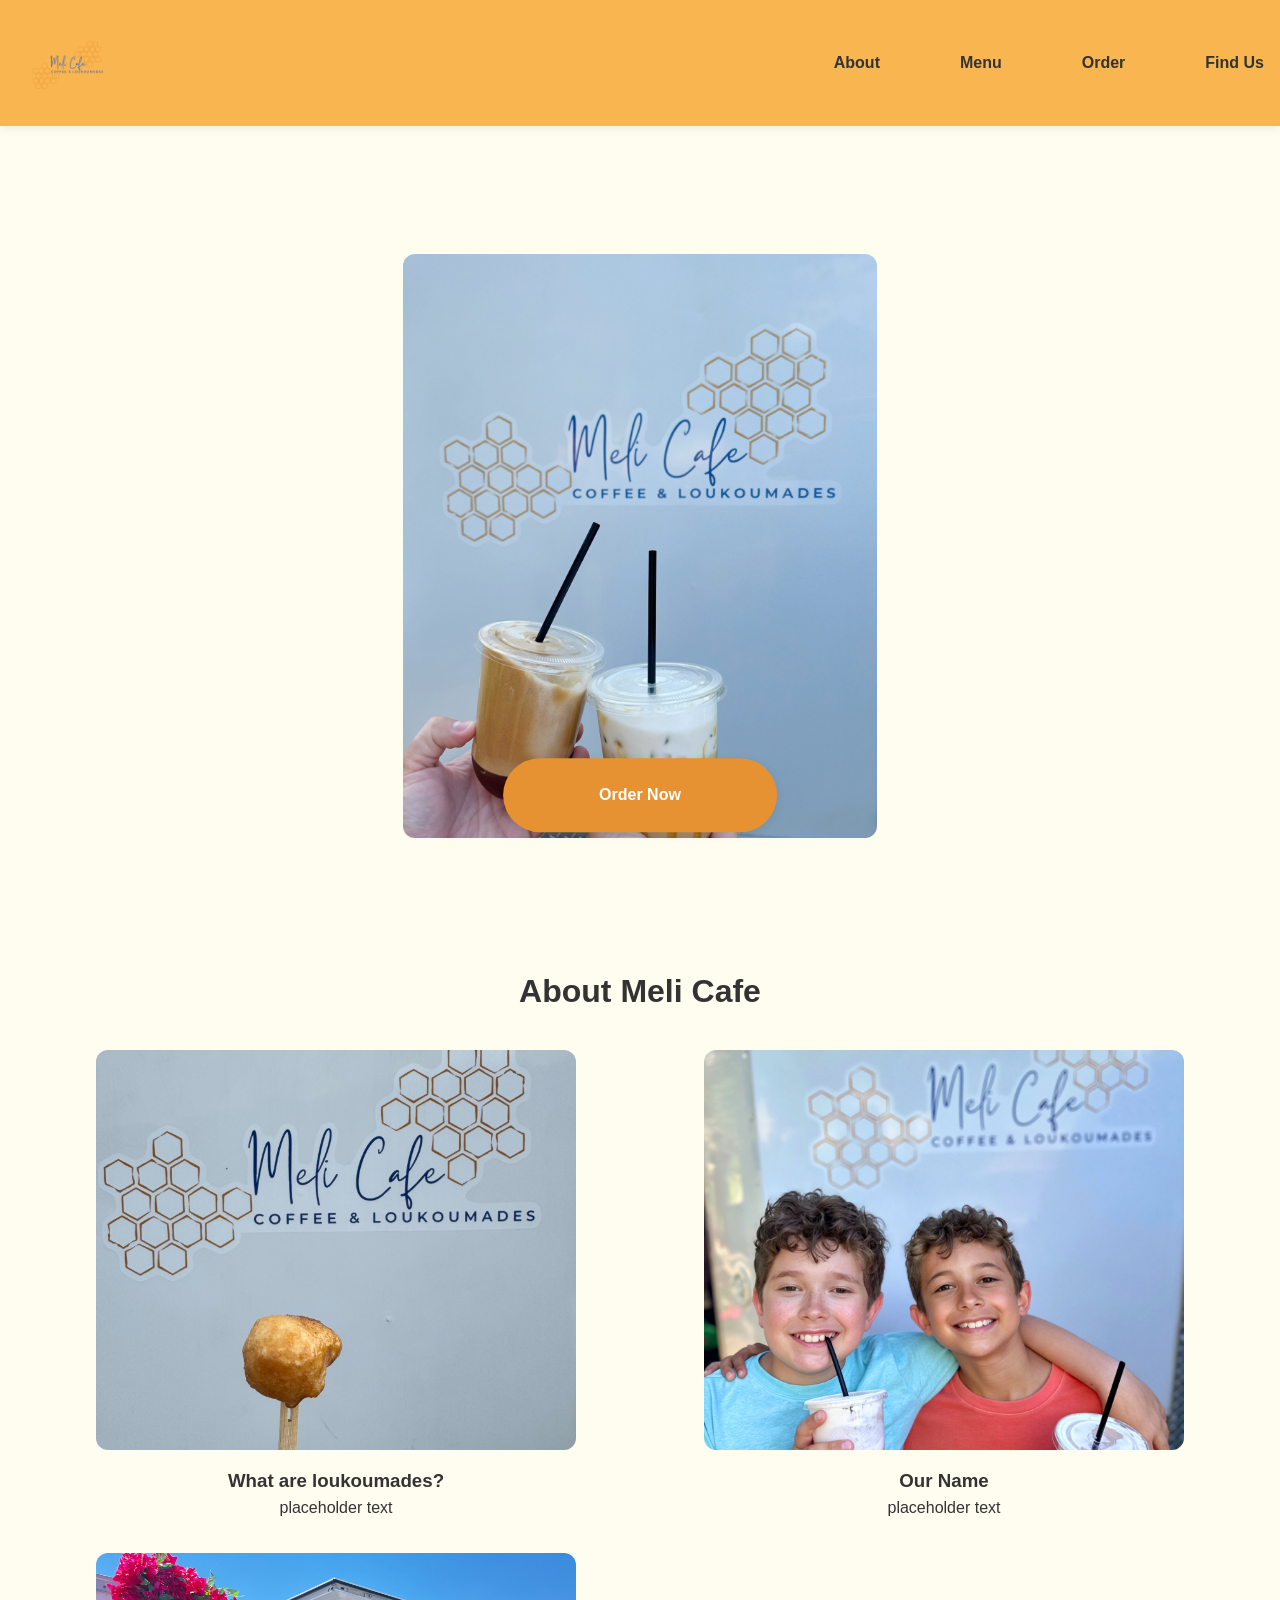
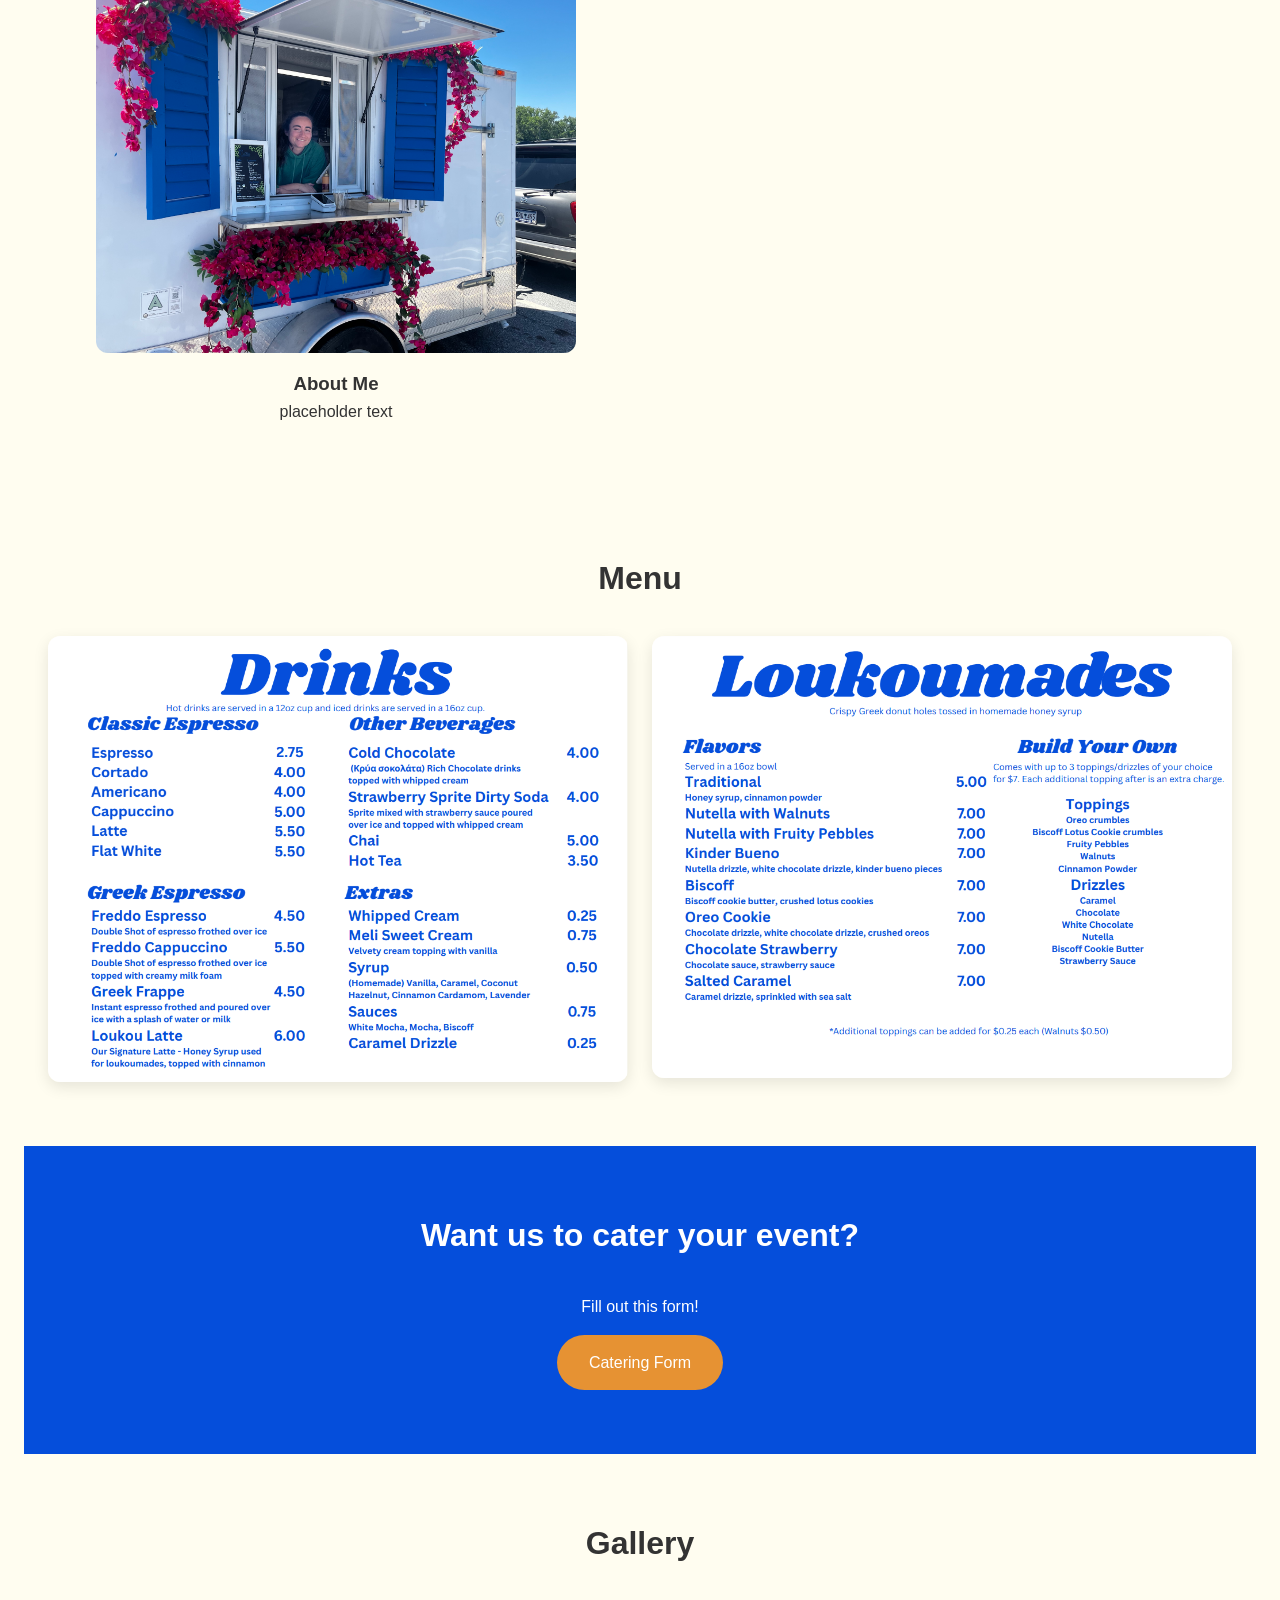
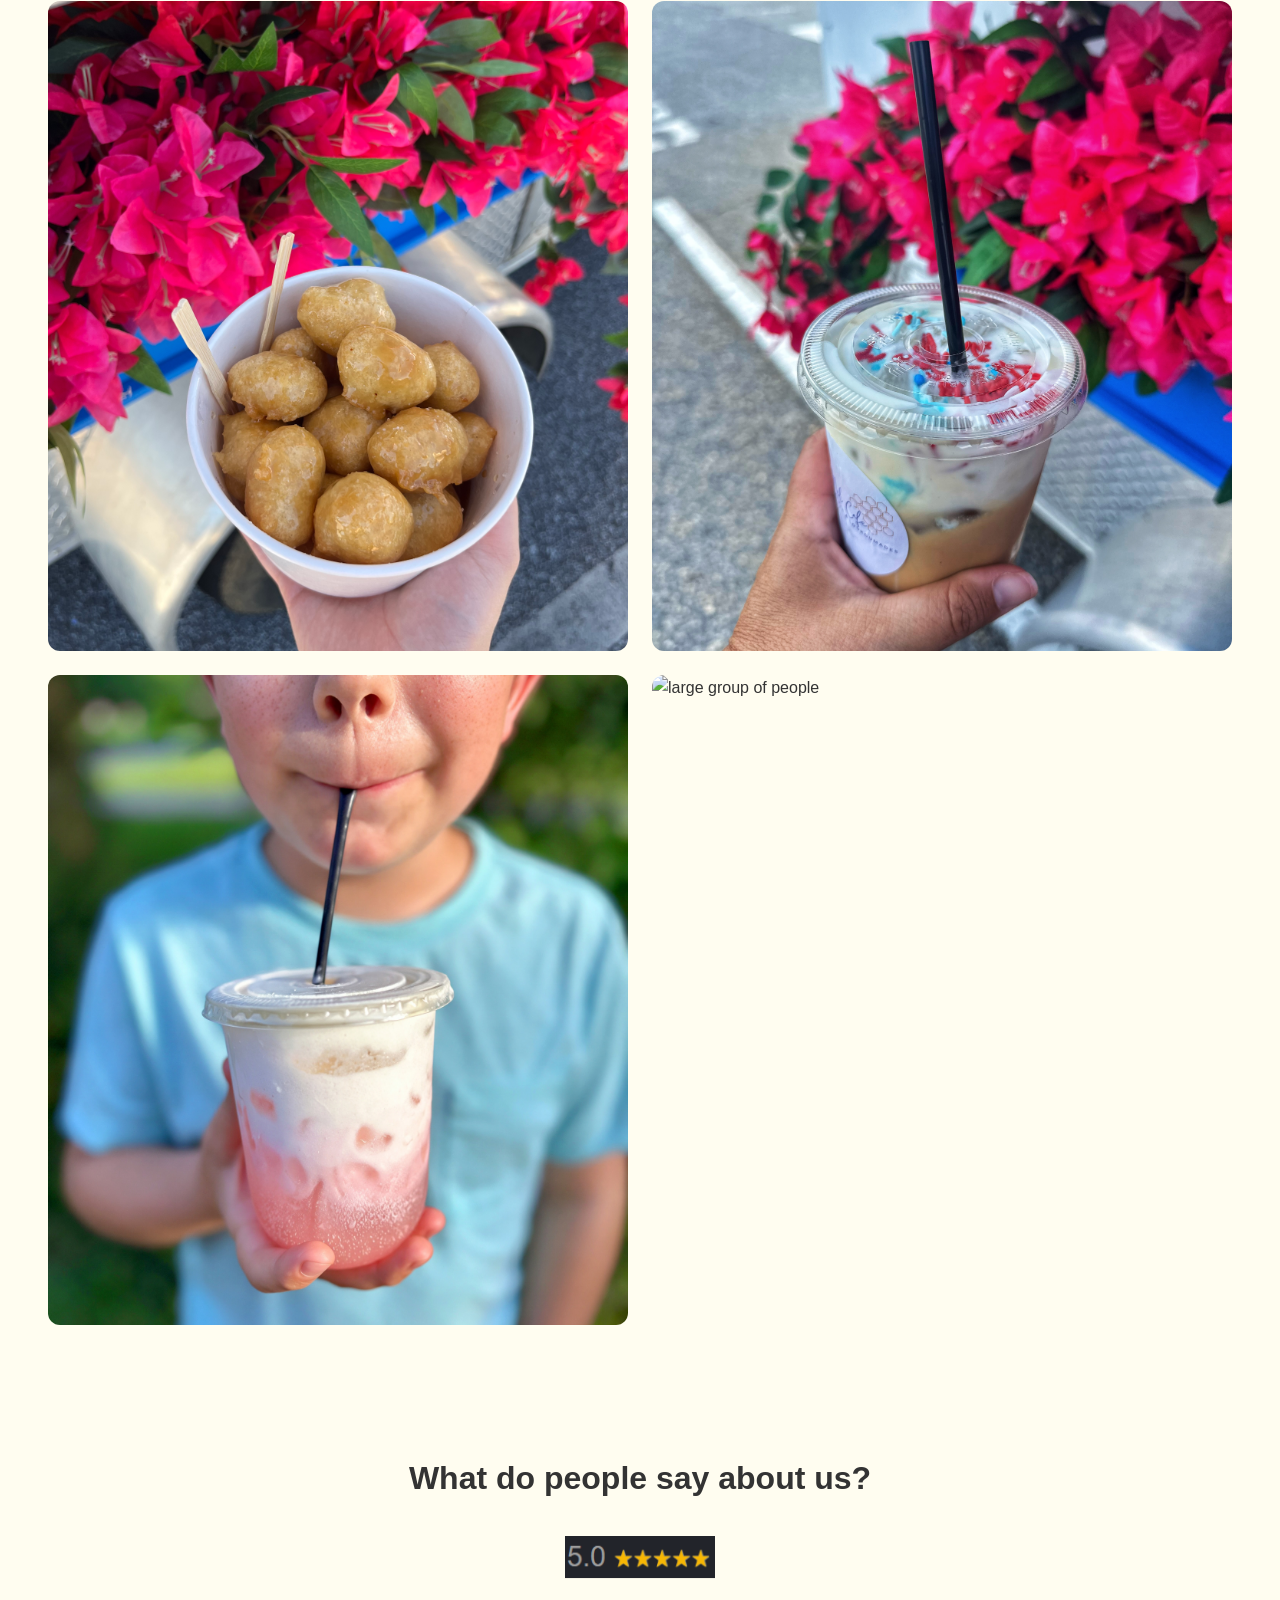
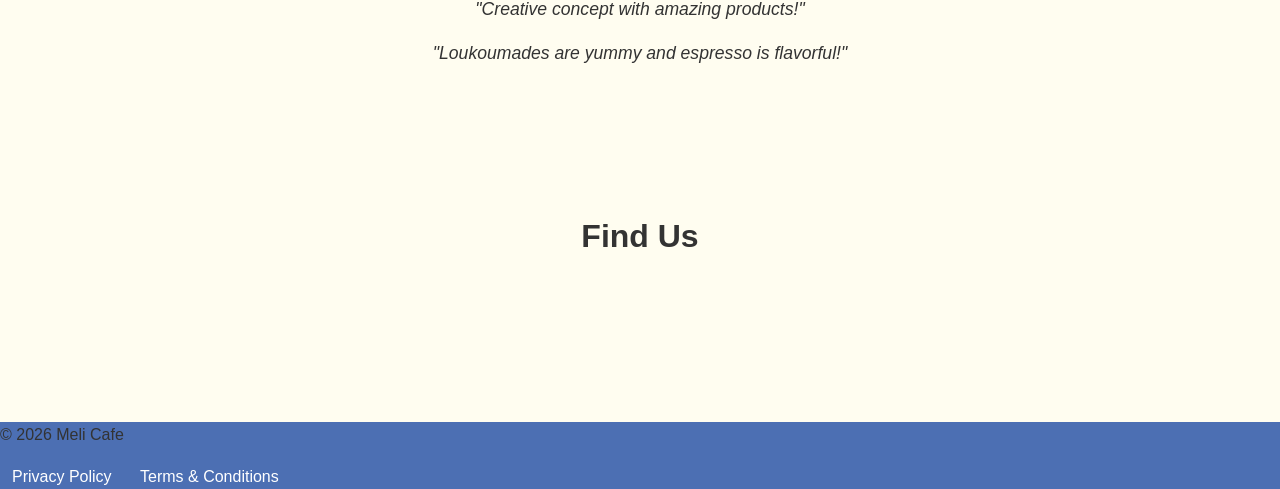
==== index.html @ 3f1b0e0d "added a background and more of a gap between the nav links. As well as a background for website view" ====
<!DOCTYPE html>
<html lang="en">
<head>
    <meta charset="UTF-8">
    <meta name="viewport" content="width=device-width, initial-scale=1.0">
    <title>Meli Cafe</title>

    <link rel="stylesheet" href="style.css">
</head>

<body>
    <!-- Header Section -->
    <header>
        <a href="#" class="logo">
            <img src="assets/meli-cafe logo.png" alt="Meli Cafe Logo">
        </a>

        <nav class="nav-bar">
            <ul class="nav-links">
                <li><a href="#about">About</a></li>
                <li><a href="#menu">Menu</a></li>
                <li><a href="https://order.dripos.com/Meli-Cafe" target="_blank" rel="noopener noreferrer">Order</a></li>
                <li><a href="#find-us">Find Us</a></li>
            </ul>
        </nav>

        <button class="menu-toggle" type="button" aria-label="Toggle navigation" aria-expanded="false">☰</button>
    </header>

    <main>

        <!-- Hero Section-->
        <section id="wrapper">
            <section id="hero">

                <img src="assets/hero image.jpeg" alt="drinks with MeliCafe in background" class="hero-image">
                <a href="https://order.dripos.com/Meli-Cafe" class="hero-button" target="_blank" rel="noopener noreferrer">Order Now</a>

            </section>
            
            <!-- About Section -->
            <section id="about">

                <h2> About Meli Cafe </h2>

                <div class="about-image">
                
                    <div class="about-card">
                        <img src="assets/loukoumade logo.jpeg" alt="loukoumade with logo behind">
                        <div class="about-text">
                            <h3>What are loukoumades?</h3>
                            <p>placeholder text</p>
                        </div>
                    </div>

                    <div class="about-card">
                        <img src="assets/kids with drinks.jpeg" alt="Kids with drinks in front of logo">
                        <div class="about-text">
                            <h3>Our Name</h3>
                            <p>placeholder text</p>
                        </div>
                    </div>

                    <div class="about-card">
                        <img src="assets/girl-inside-truck.jpeg" alt="girl inside truck">
                        <div class="about-text">
                            <h3>About Me</h3>
                            <p>placeholder text</p>
                        </div>
                    </div>

                </div>

            </section>

            <section id="menu">

                <h2>Menu</h2>

                <div class="menu-gallery">

                    <img src="assets/Menu-Drinks.png" alt="Menu Drinks">
                    <img src="assets/menu-loukoumades.png" alt="Menu Loukoumades">

                </div>

            </section>


            <!-- Catering Section-->
            <section id="catering">
                <h2>Want us to cater your event?</h2>
                <p>Fill out this form!</p>
                <a href="https://docs.google.com/forms/d/e/1FAIpQLSe8PbsqiJJvT6PWr8paZq4mB7lCFTU0odvrUqiKGPpQYc9SCQ/viewform?usp=dialog" target="_blank" rel="noopener noreferrer" class="catering-btn">Catering Form</a>
            </section>

            <!-- Gallery Section -->
            <section id="gallery">

            <h2>Gallery</h2>

                <div class="gallery-grid">

                    <img src="assets/loukoumades.jpeg" alt="Loukoumades">

                    <img src="assets/latte outside.jpeg" alt="Coffee">

                    <img src="assets/pic of pink drink.jpeg" alt="pink drink">

                    <img src="assets/group of people.jpeg" alt="large group of people">

                </div>

            </section>

            <!-- Reviews -->
            <section id="reviews">

                <h2>What do people say about us?</h2>
                <img src="assets/5 stars.png" alt="5 stars">
                <blockquote>
                    "Creative concept with amazing products!"
                </blockquote>
                <blockquote>
                    "Loukoumades are yummy and espresso is flavorful!"
                </blockquote>

            </section>

            <!-- Find Us -->
            <section id="find-us">

                <h2>Find Us</h2>
                <div class="instagram-widget">
                    <!-- Elfsight Instagram Feed | MeliCafeSC Instagram Feed -->
                    <script src="https://elfsightcdn.com/platform.js" async></script>
                    <div class="elfsight-app-b7eca6a1-9bca-4b85-9a6f-090d046a37f9" data-elfsight-app-lazy></div>
                </div>

            </section>
        </section>
        <!-- Footer Section -->
    </main>

    <footer>

        <p>© 2026 Meli Cafe</p>

        <nav class="footer-nav">
            <a href="#">Privacy Policy</a>
            <a href="#">Terms & Conditions</a>
        </nav>
    </footer>

    <script>
        const header = document.querySelector('header');
        const menuToggle = document.querySelector('.menu-toggle');
        const navBar = document.querySelector('.nav-bar');

        if (header && menuToggle && navBar) {
            menuToggle.addEventListener('click', () => {
                const isOpen = navBar.classList.toggle('open');
                menuToggle.setAttribute('aria-expanded', isOpen);
            });

            navBar.querySelectorAll('a').forEach((link) => {
                link.addEventListener('click', () => {
                    navBar.classList.remove('open');
                    menuToggle.setAttribute('aria-expanded', 'false');
                });
            });

            document.addEventListener('click', (event) => {
                if (window.innerWidth <= 768 && !header.contains(event.target)) {
                    navBar.classList.remove('open');
                    menuToggle.setAttribute('aria-expanded', 'false');
                }
            });

            window.addEventListener('resize', () => {
                if (window.innerWidth > 768) {
                    navBar.classList.remove('open');
                    menuToggle.setAttribute('aria-expanded', 'false');
                }
            });
        }
    </script>

</body>

</html>
---- style.css ----
* {
    margin: 0;
    padding: auto;
    box-sizing: border-box;
}

html {
    scroll-behavior: smooth;
}

body {
    font-family: "Montserrat", sans-serif;
    background-color: #FFFDF8;
    color: #333;
    line-height: 1.6;
}

img {
    display: block;
    width: 100%;
}

main {
    overflow: hidden;
    background: none;
}

section {
    padding: 4rem 1.5rem;
}

h2 {
    text-align: center;
    font-size: 2rem;
    margin-bottom: 2rem;
}

a {
    text-decoration: none;
}

/* Header Styles */

header {
    position: sticky; 
    top: 0;

    display: flex;
    justify-content: space-between;
    align-items: center;
    
    padding: 0.5rem 1.0rem;

    background: rgb(248, 181, 80);
    box-shadow: 0 2px 10px rgba(0,0,0,0.08);

    z-index: 1000;
}

.logo img {
    width: 110px;
}

.nav-bar {
    display: none;
}

.nav-bar.open {
    display: block;
    position: absolute;
    top: 100%;
    left: 0;
    right: 0;
    background: white;
    padding: 1rem 1.5rem;
    box-shadow: 0 4px 12px rgba(0, 0, 0, 0.08);
}

.nav-bar.open .nav-links {
    display: flex;
    flex-direction: column;
    gap: 1rem;
}

.nav-links {
    list-style: none;
    padding: 0;
    margin: 0;
}

.nav-links a {
    color: #333;
    font-family: inherit;
    font-size: 1rem;
    font-weight: 500;
}

.menu-toggle {
    font-size: 2rem;
    background: none;
    border: none;
    cursor: pointer;
    display: block;
}

/* Hero Section Styles */

#hero {
    text-align: center;
    align-items: center;
    position: relative;
}

.hero-image {
    border-radius: 12px;
    height: 75%;
    width: 90%;
    margin: auto;
    display: block;
}

.hero-button {
    position: absolute;

    margin-top: 2rem;
    padding: 1rem  2.5rem;
    top: 75%;
    left: 50%;
    transform: translate(-50%, -50%);

    background: #E69233;
    color: white;

    border-radius: 50px;

    font-weight: bold;

    transition: .3s;
}

.hero-button:hover {
    background: #EFC328;
}


/* About Section Styles */

.about-image {
    display: grid;
    grid-template-columns: repeat(auto-fit, minmax(400px, 1fr));
    gap: 2rem;
    align-items: start;
}

.about-card {
    display: flex;
    flex-direction: column;
    align-items: center;
    text-align: center;
    margin-bottom: 0;
}

.about-card img {
    border-radius: 12px;
    margin-bottom: 1rem;
    width: 100%;
    max-width: 320px;
    height: 240px;
    object-fit: cover;
}

.about-text {
    text-align: center;
    width: 100%;
}

/* Menu Section Styles */

.menu-gallery {
    display: grid;
    gap: 1.5rem;
}

.menu-gallery img {
    border-radius: 12px;
    box-shadow: 0 5px 15px rgba(0,0,0,0.1);
}

/* Catering Section Styles */

#catering {
    background: #054EDB;
    text-align: center;
    color: white;
}

.catering-btn {
    display: inline-block;

    margin-top: 1rem;

    padding: .9rem 2rem;

    background: #E69233;
    color: white;
    border-radius: 40px;
    transition: .3s;
}

.catering-btn:hover {
    background: #EFC328;
}

/* Gallery Section Styles */

.gallery-grid {
    display: grid;
    gap: 1rem;
}

.gallery-grid img {
    border-radius: 12px;
    width: 100%;
    max-width: 320px;
    height: 280px;
    object-fit: cover;
    margin: 0 auto;
}

/* Review Section Styles */

#reviews {
    text-align: center;
}

#reviews img {
    width: 150px;
    margin: 1rem auto;
}

blockquote {
    max-width: 700px;
    margin: 1rem auto;
    font-style: italic;
    font-size: 1.1rem;
}

/* Find Us Section Styles */

#find-us {
    text-align: center;
}

.instagram-widget,
.elfsight-app-b7eca6a1-9bca-4b85-9a6f-090d046a37f9 {
    max-width: 1000px;
    margin: 2rem auto;
}

/* Footer Styles */

footer {
    background: #0e3f9bbd;
}

footer a {
    color: white;
    margin: 0 .75rem;
}

footer p {
    margin-bottom: 1rem;
}

@media (min-width: 768px) {

    main {
        background: url(assets/bee\ bg.png);
    }

    #wrapper {
        background: rgb(255, 253, 240);
        box-shadow: 0 2px 10px rgba(0,0,0,0.08);
    }
    header {
        position: sticky;
        background: rgb(248, 181, 80);
    }

    .nav-bar {
        display: block;
        position: static;
        padding: 0;
        box-shadow: none;
        
    }

    .nav-bar.open {
        display: block;
    }

    .nav-links {
        display: flex;
        flex-direction: row;
        gap: 5rem;
    }

    .nav-links a {
        color: #333;
        font-weight: 600;
    }
    #hero {
        text-align: center;
        align-items: center;
        position: relative;
    }   

    .hero-image {
        border-radius: 12px;
        width: 40%;
        margin: auto;
        padding: auto;
    }
    .hero-button {
        position: absolute;
        margin: auto;
        top: 85%;
        left: 50%;
        padding: 1.5rem  6rem;
        box-shadow: 0 2px 10px rgba(0,0,0,0.08);
    }

    .about-card img {
        border-radius: 12px;
        margin-bottom: 1rem;
        width: 100%;
        max-width: 480px;
        height: 400px;
        object-fit: cover;
    }

    .menu-toggle {
        display: none;
    }

    .menu-gallery {
        grid-template-columns: repeat(2, 1fr);
    }

    .gallery-grid {
        grid-template-columns: repeat(2, 1fr);
        gap: 1.5rem;
    }

    .gallery-grid img {
        max-width: 100%;
        height: 650px;
    }

    section {
        max-width: 1600px;
        margin: auto;
    }
}
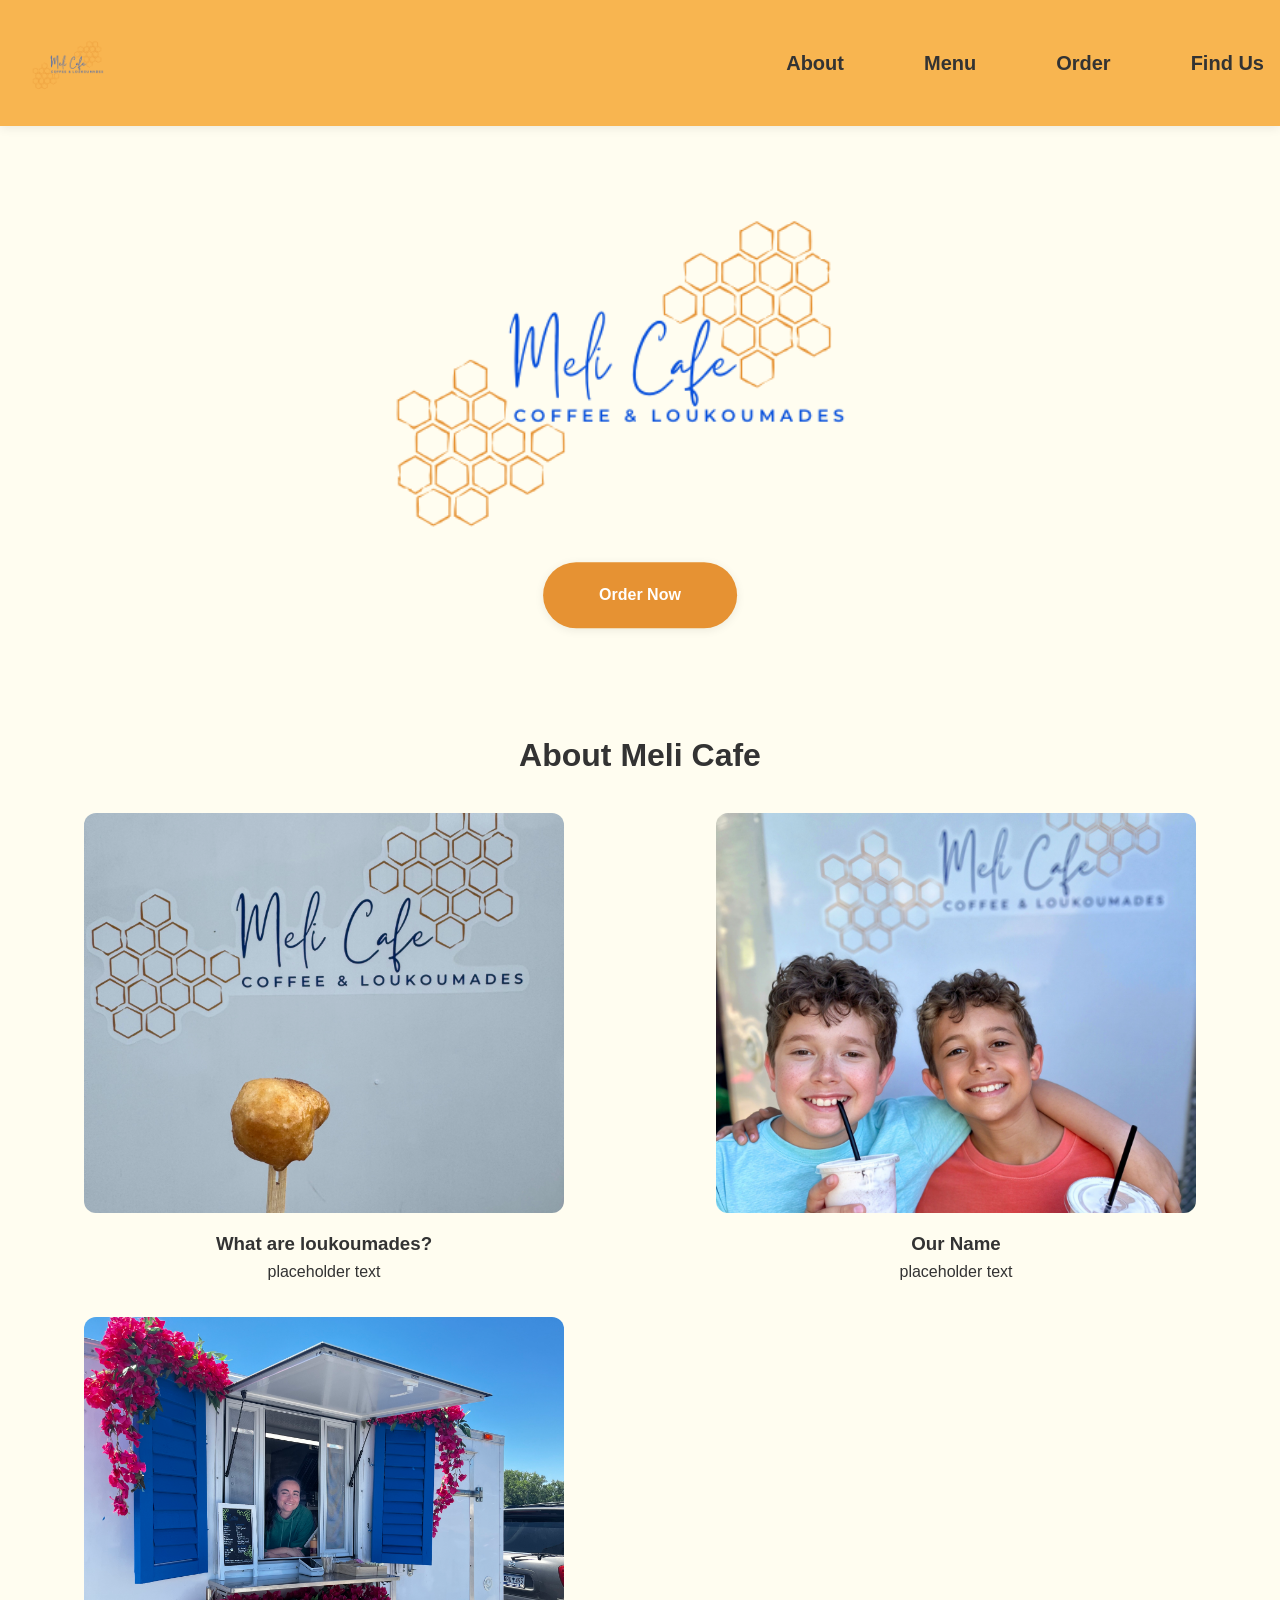
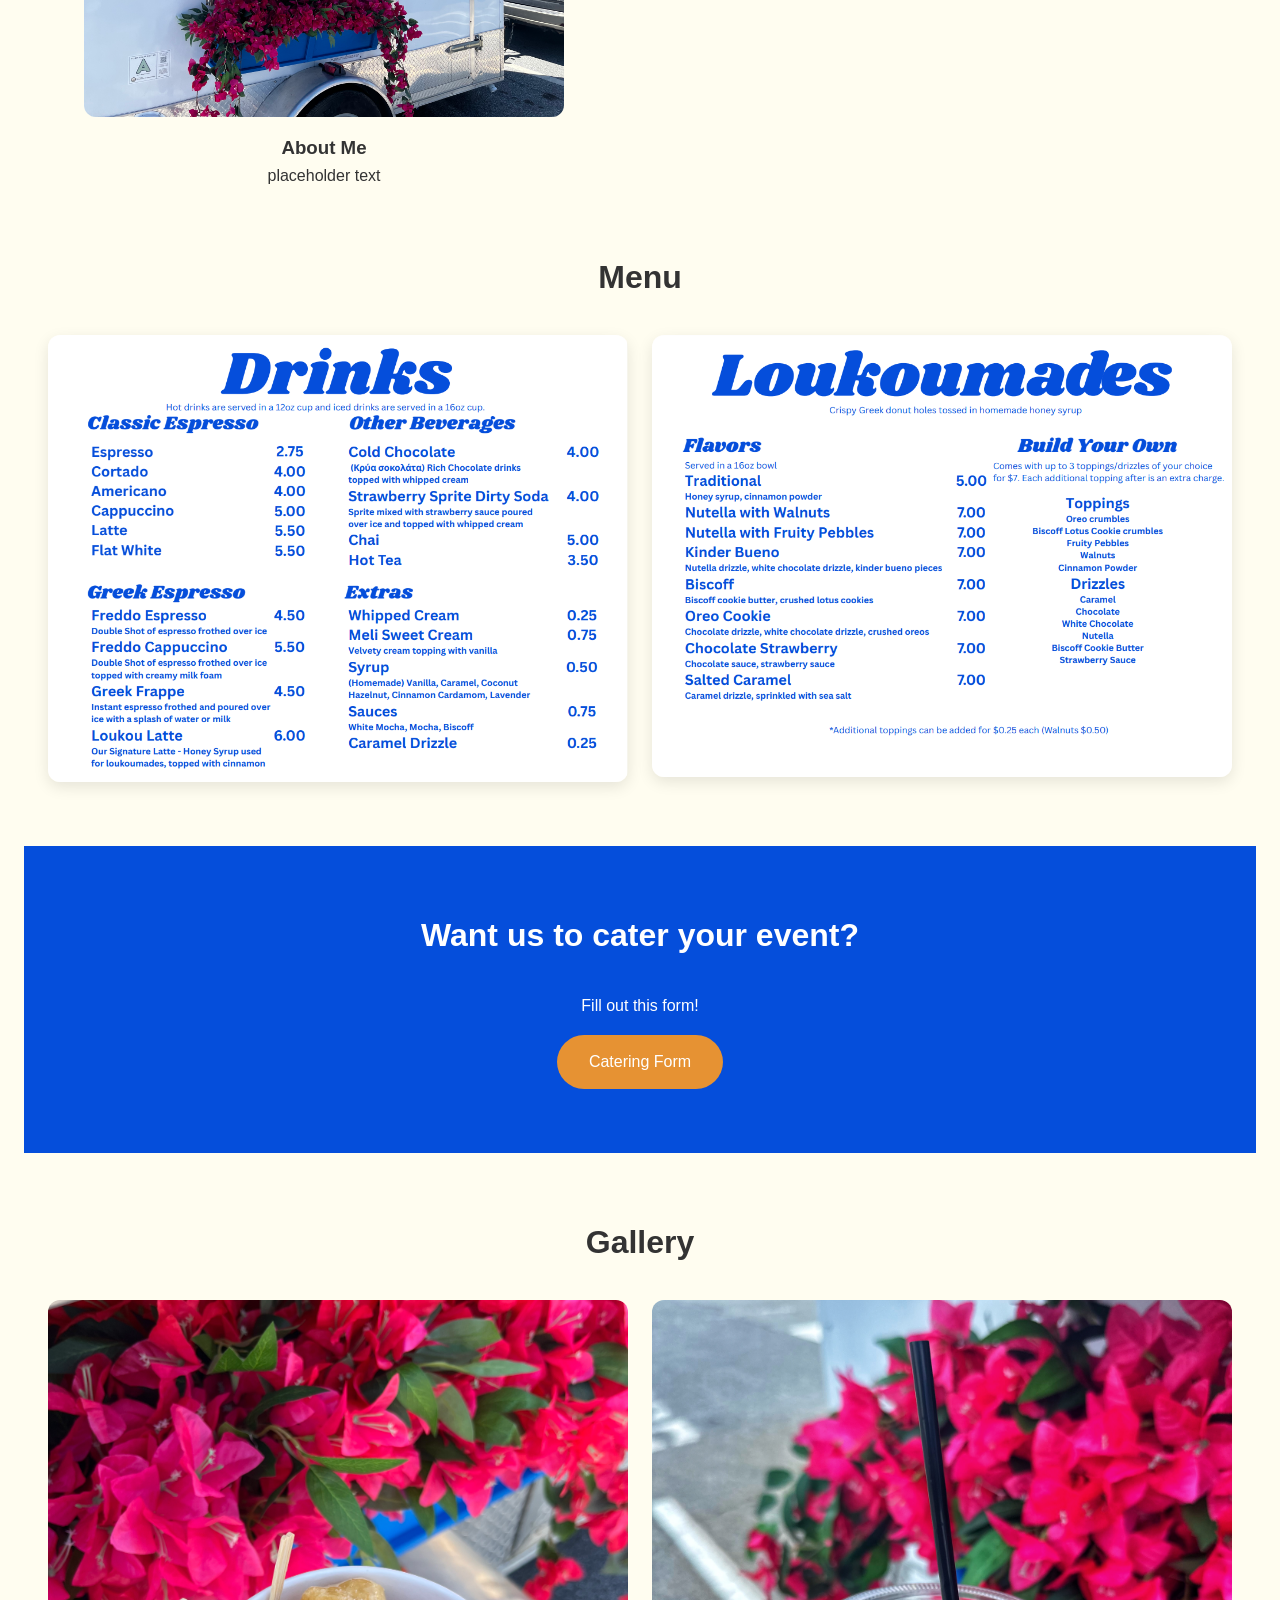
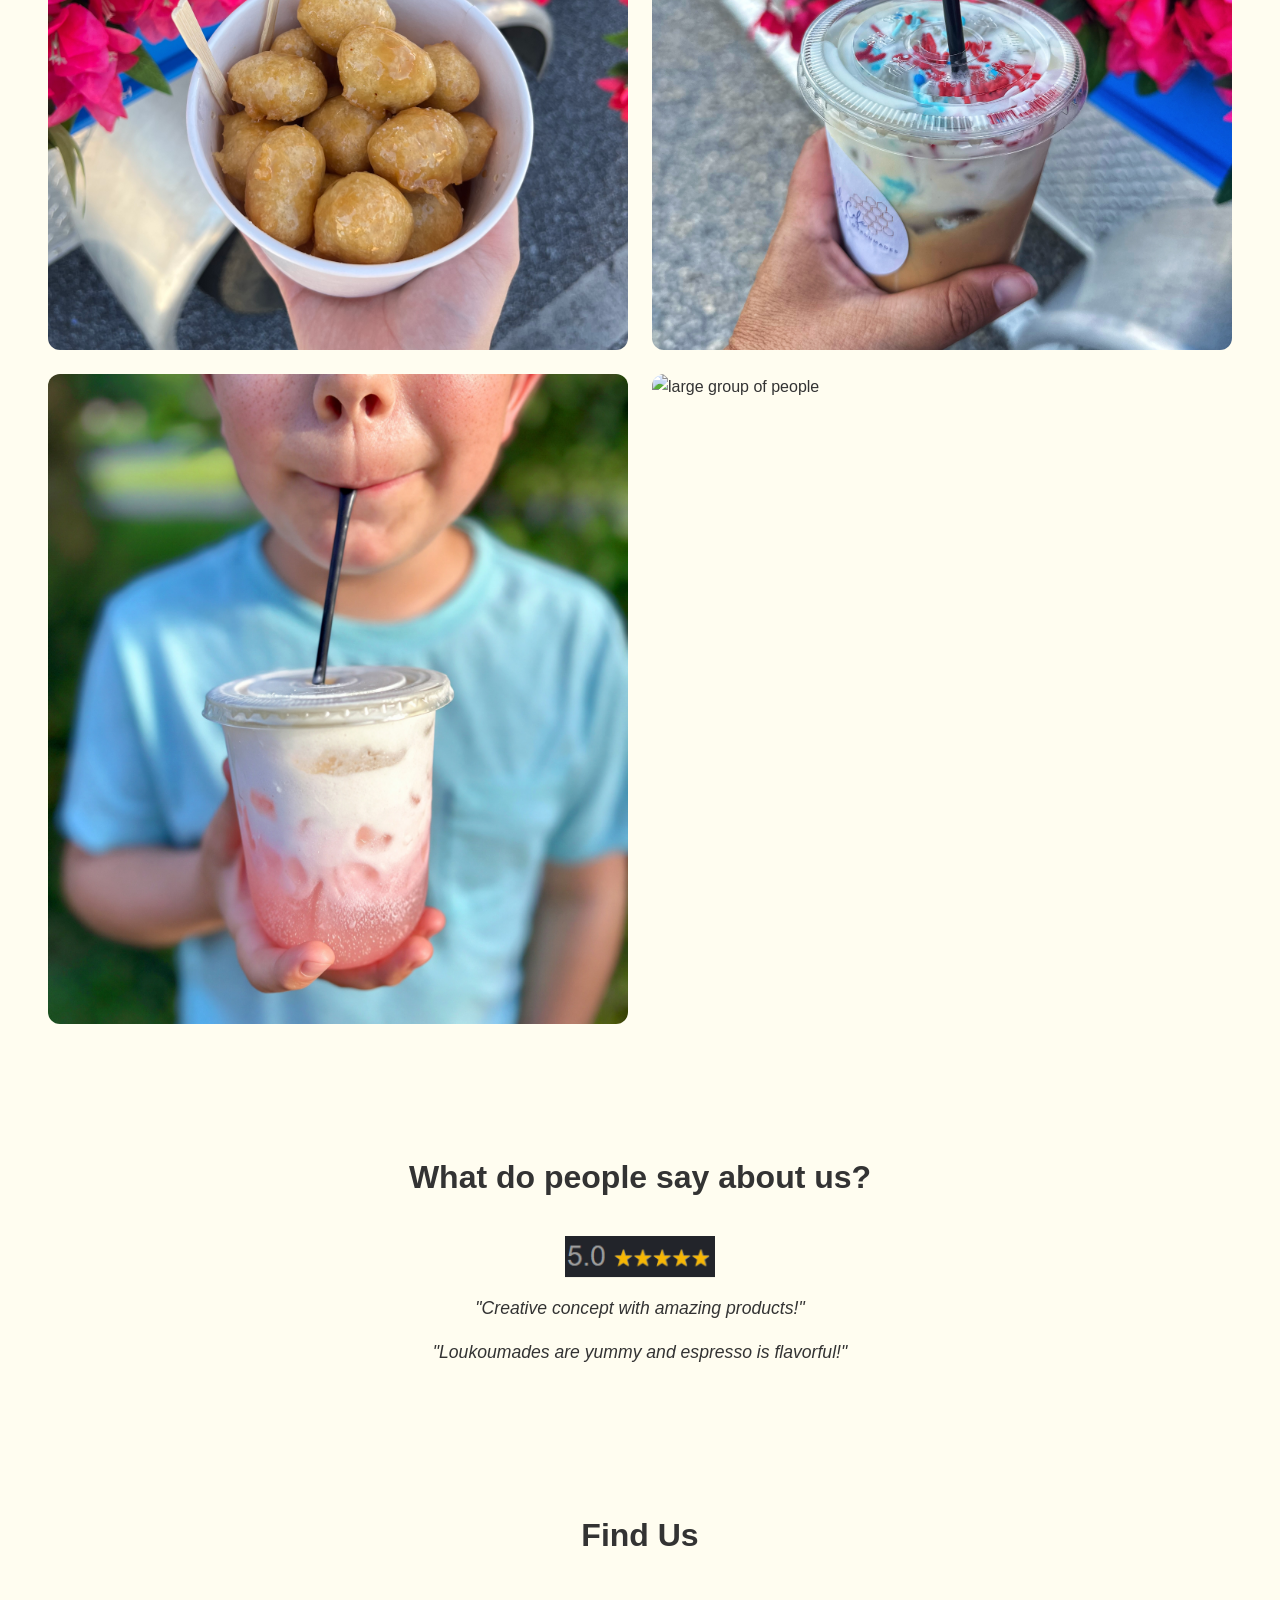
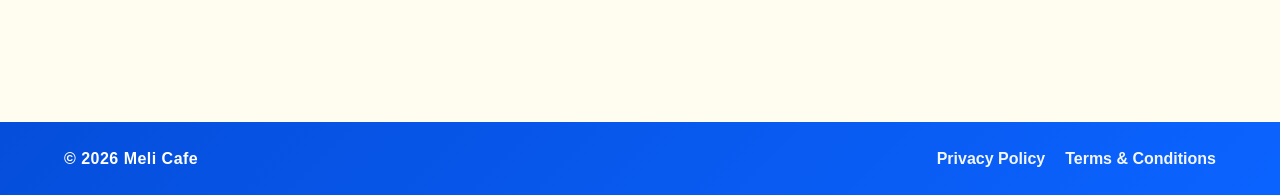
==== commit a6daa1ef: "Swapped hero image for logo img, fixed hamburger navigation, added terms & conditions and privacy po" ====
--- a/index.html
+++ b/index.html
@@ -33,7 +33,7 @@
         <section id="wrapper">
             <section id="hero">
 
-                <img src="assets/hero image.jpeg" alt="drinks with MeliCafe in background" class="hero-image">
+                <img src="assets/Meli Logo HERO.png" alt="drinks with MeliCafe in background" class="hero-image">
                 <a href="https://order.dripos.com/Meli-Cafe" class="hero-button" target="_blank" rel="noopener noreferrer">Order Now</a>
 
             </section>
@@ -147,9 +147,10 @@
         <p>© 2026 Meli Cafe</p>
 
         <nav class="footer-nav">
-            <a href="#">Privacy Policy</a>
-            <a href="#">Terms & Conditions</a>
+            <a href="privacy-policy.html">Privacy Policy</a>
+            <a href="terms.html">Terms &amp; Conditions</a>
         </nav>
+
     </footer>
 
     <script>
--- a/style.css
+++ b/style.css
@@ -1,6 +1,6 @@
 * {
     margin: 0;
-    padding: auto;
+    padding: 0;
     box-sizing: border-box;
 }
 
@@ -71,7 +71,7 @@
     top: 100%;
     left: 0;
     right: 0;
-    background: white;
+    background: rgba(248, 181, 80, 0.856);
     padding: 1rem 1.5rem;
     box-shadow: 0 4px 12px rgba(0, 0, 0, 0.08);
 }
@@ -80,6 +80,7 @@
     display: flex;
     flex-direction: column;
     gap: 1rem;
+    text-align: center;
 }
 
 .nav-links {
@@ -90,10 +91,19 @@
 
 .nav-links a {
     color: #333;
-    font-family: inherit;
-    font-size: 1rem;
-    font-weight: 500;
-}
+    font-family: "Montserrat", sans-serif;
+    font-size: 1.25rem;
+    font-weight: 700;
+    display: block;
+    width: 100%;
+    border-radius: 8px;
+}
+.nav-links a:hover {
+    color: white;
+    background: #054EDB;
+
+}
+
 
 .menu-toggle {
     font-size: 2rem;
@@ -109,29 +119,29 @@
     text-align: center;
     align-items: center;
     position: relative;
+    min-height: 50vh;
 }
 
 .hero-image {
-    border-radius: 12px;
-    height: 75%;
-    width: 90%;
-    margin: auto;
+    transform: translateY(-90px);
     display: block;
+    margin: 0 auto;
+    width: 100%;
+    height: auto;
 }
 
 .hero-button {
     position: absolute;
-
     margin-top: 2rem;
-    padding: 1rem  2.5rem;
-    top: 75%;
+    top: 65%;
     left: 50%;
     transform: translate(-50%, -50%);
-
+    padding: 1.25rem  3.5rem;
+    text-align: center;
     background: #E69233;
     color: white;
 
-    border-radius: 50px;
+    border-radius: 40px;
 
     font-weight: bold;
 
@@ -260,16 +270,84 @@
 /* Footer Styles */
 
 footer {
-    background: #0e3f9bbd;
+    display: flex;
+    flex-direction: column;
+    align-items: center;
+    justify-content: center;
+    gap: 0.85rem;
+    padding: 1.5rem 1.25rem;
+    background: linear-gradient(135deg, #054EDB 0%, #0b63ff 100%);
+    color: white;
+    text-align: center;
+}
+
+.footer-nav {
+    display: flex;
+    flex-wrap: wrap;
+    justify-content: center;
+    align-items: center;
+    gap: 0.75rem 1.25rem;
 }
 
 footer a {
     color: white;
-    margin: 0 .75rem;
+    font-weight: 600;
+    opacity: 0.95;
+    transition: opacity 0.2s ease, transform 0.2s ease;
+}
+
+footer a:hover {
+    opacity: 1;
+    text-decoration: underline;
+    transform: translateY(-1px);
 }
 
 footer p {
-    margin-bottom: 1rem;
+    margin: 0;
+    font-weight: 600;
+    letter-spacing: 0.03em;
+}
+
+@media (min-width: 768px) {
+    footer {
+        flex-direction: row;
+        justify-content: space-between;
+        padding: 1.5rem 4rem;
+    }
+
+    .footer-nav {
+        justify-content: flex-end;
+    }
+}
+
+/* Legal Pages */
+.legal-page {
+    max-width: 900px;
+    margin: 0 auto;
+    padding: 120px 30px 80px;
+    line-height: 1.7;
+    background: white;
+}
+
+.legal-page h1 {
+    margin-bottom: 10px;
+}
+
+.legal-page h2 {
+    margin-top: 40px;
+    margin-bottom: 15px;
+}
+
+.legal-page p {
+    margin-bottom: 15px;
+}
+
+.legal-page ul {
+    margin: 15px 0 20px 25px;
+}
+
+.legal-date {
+    margin-bottom: 40px;
 }
 
 @media (min-width: 768px) {
@@ -309,27 +387,37 @@
         color: #333;
         font-weight: 600;
     }
+    .nav-links a:hover {
+        color: white;
+        background: none;
+    }
     #hero {
         text-align: center;
         align-items: center;
         position: relative;
+        padding: 0;
+        margin: 0;
+        height: 60vh;
     }   
 
     .hero-image {
         border-radius: 12px;
-        width: 40%;
+        width: 700px;
+        transform: translateY(-180px);
         margin: auto;
-        padding: auto;
+        padding: 0;
     }
     .hero-button {
         position: absolute;
         margin: auto;
-        top: 85%;
+        top: 75%;
         left: 50%;
-        padding: 1.5rem  6rem;
         box-shadow: 0 2px 10px rgba(0,0,0,0.08);
     }
-
+    #about {
+        margin: 0;
+        padding: 0;
+    }
     .about-card img {
         border-radius: 12px;
         margin-bottom: 1rem;
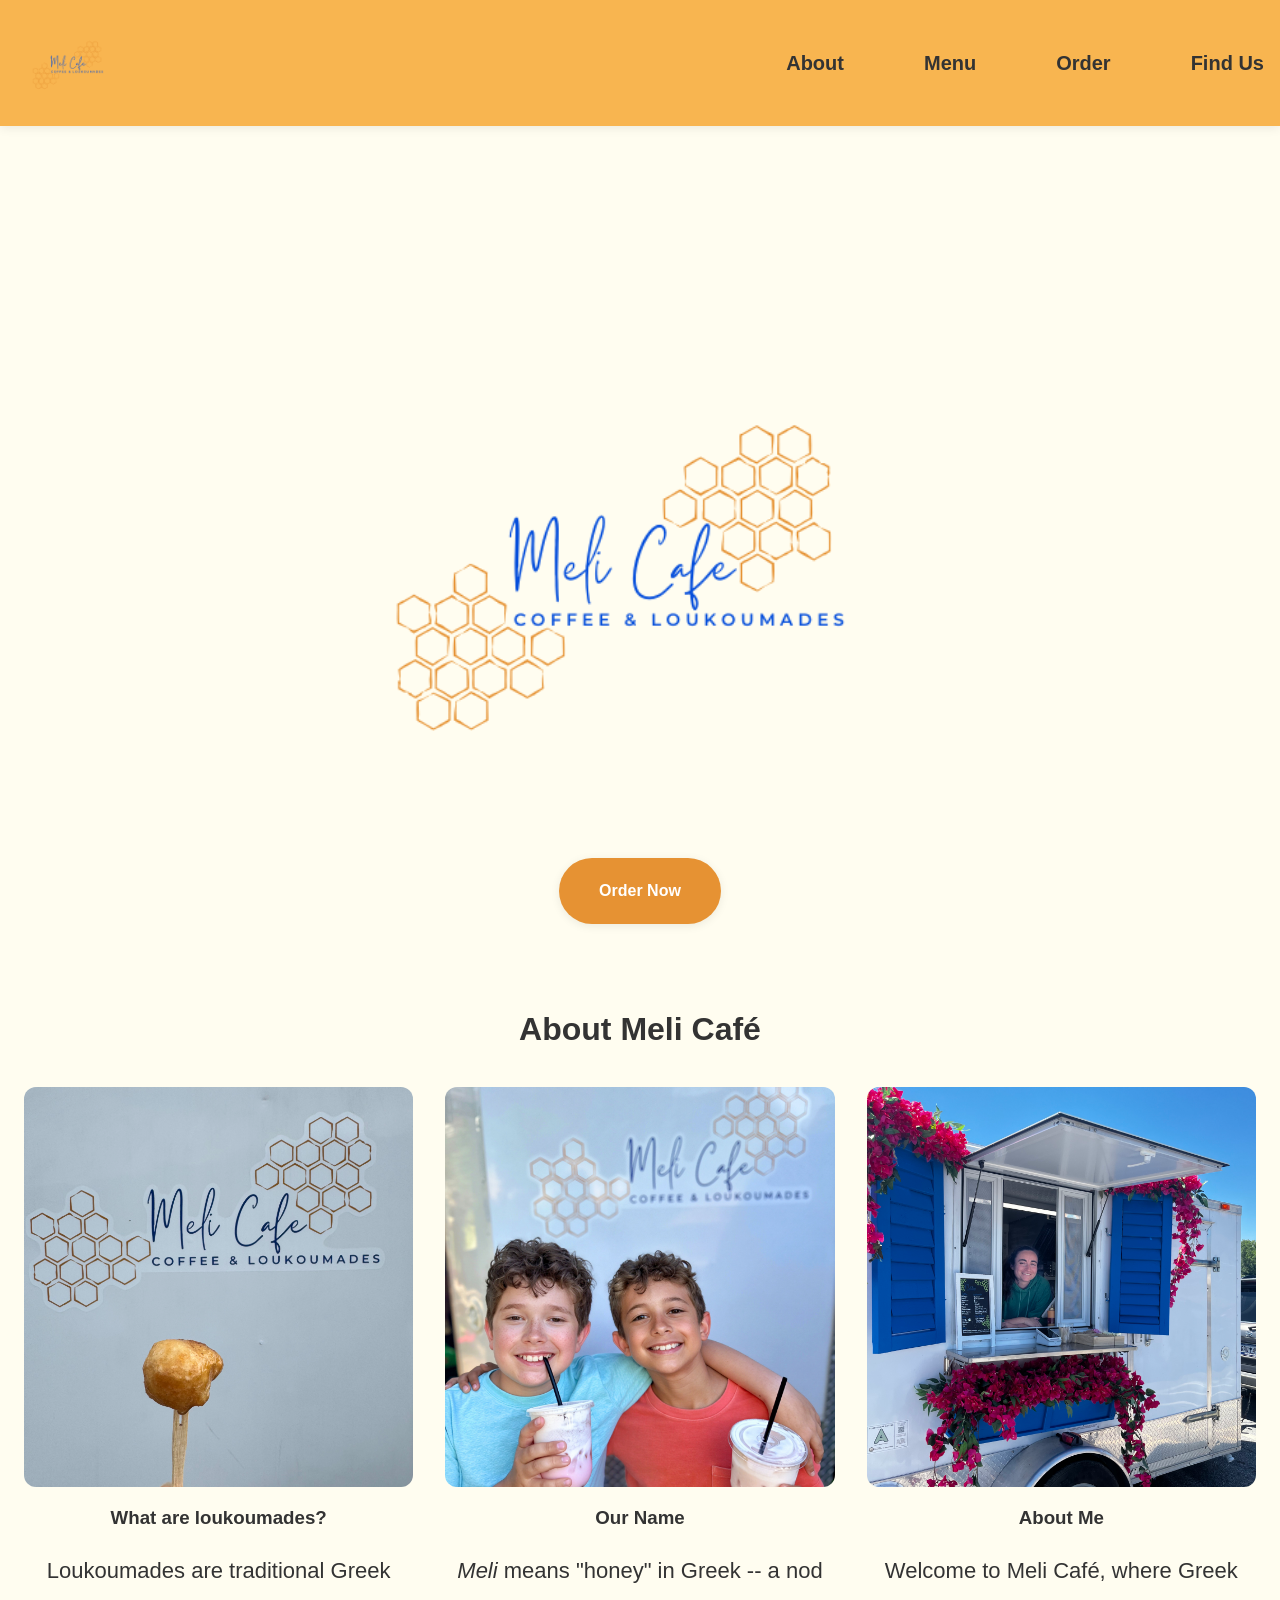
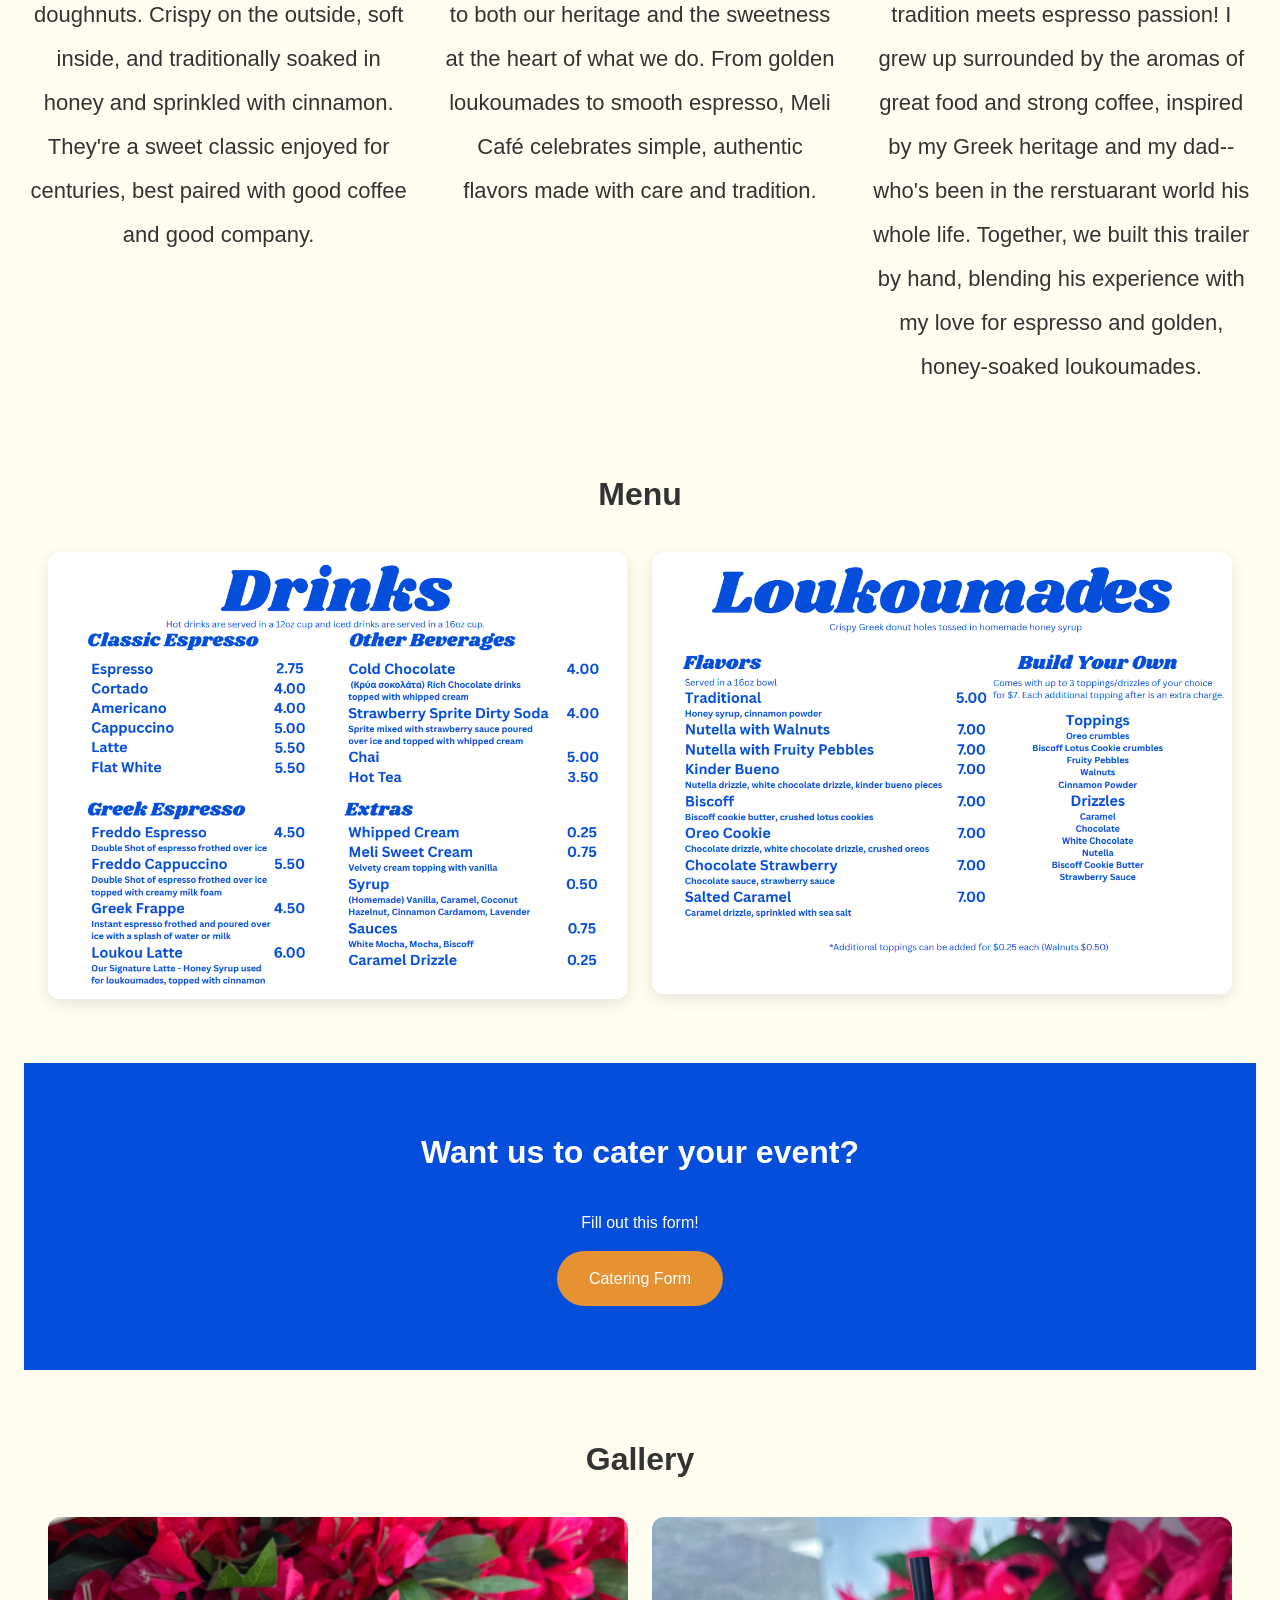
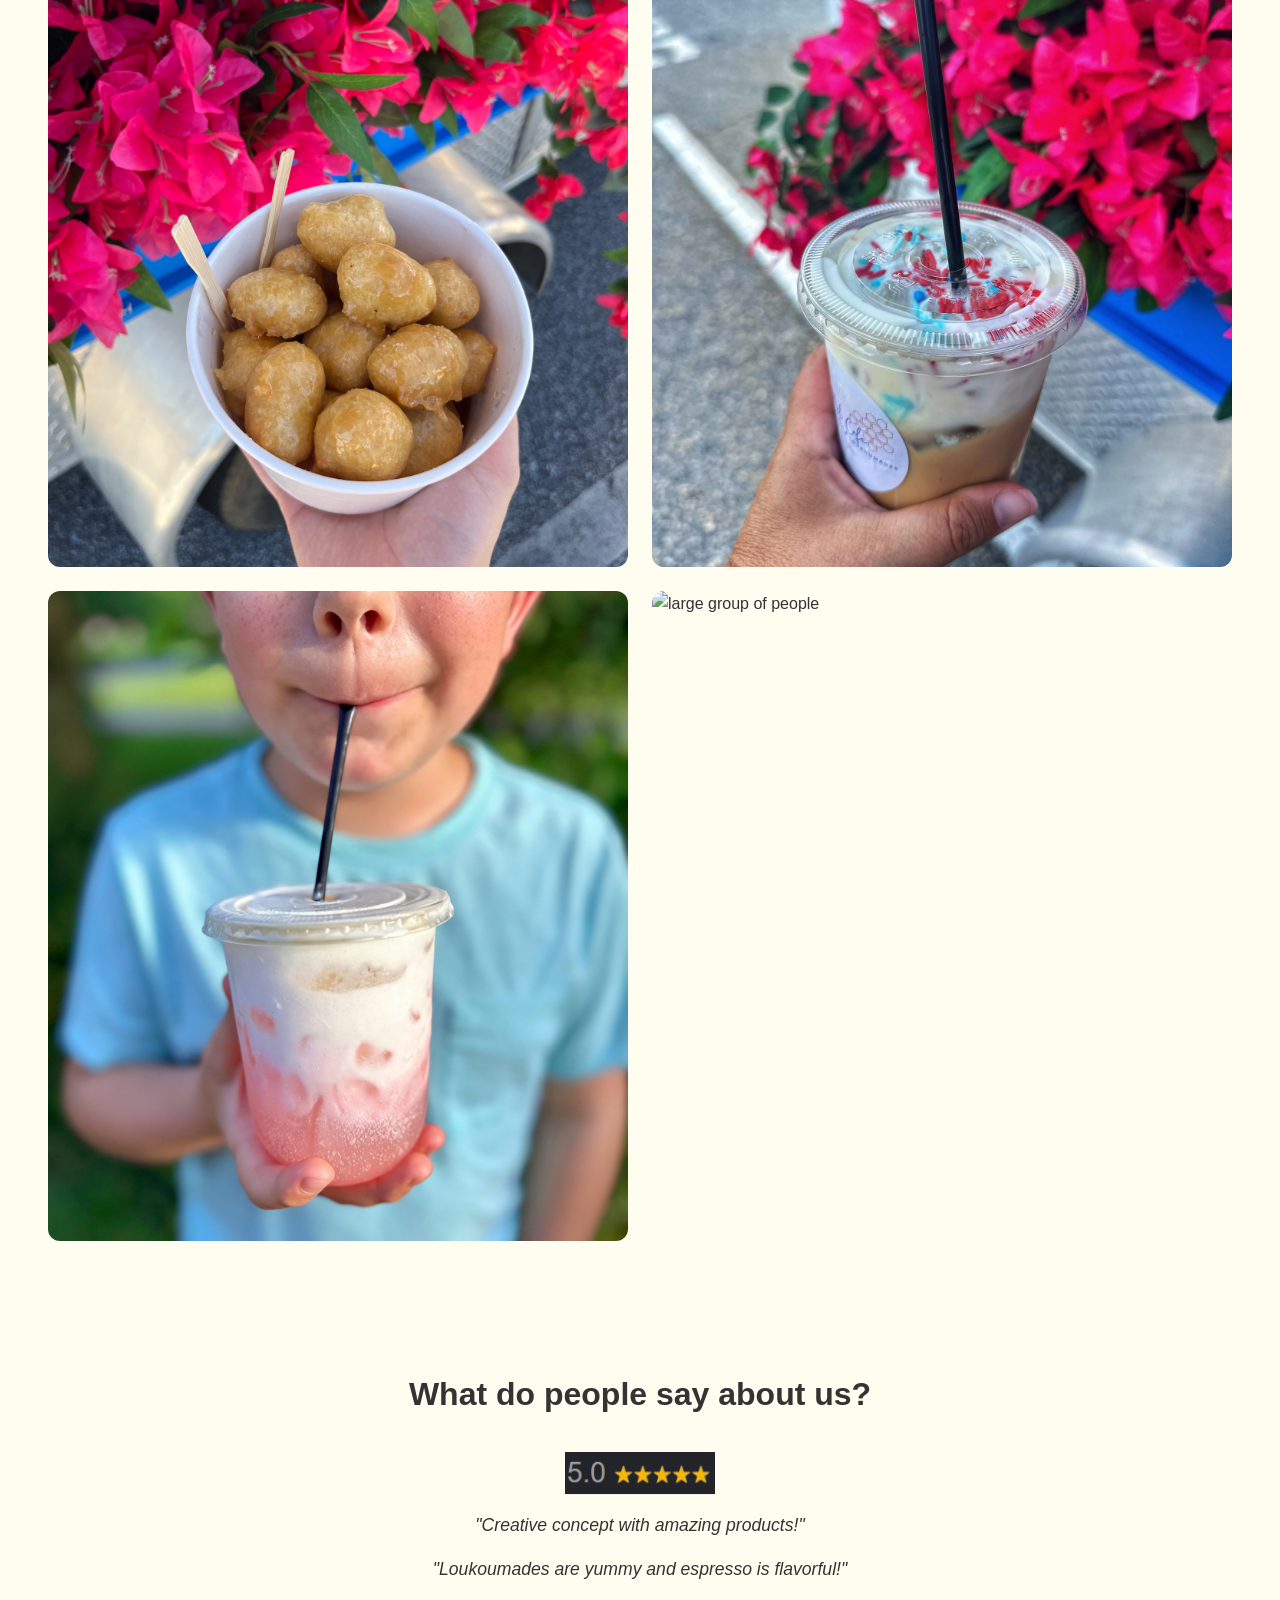
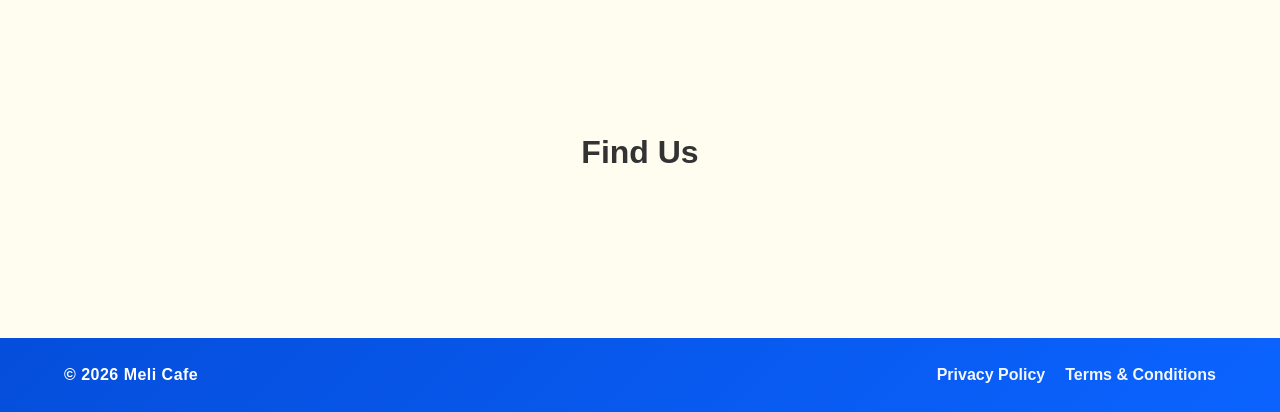
==== commit 2d3fafc1: "fixed nav css bug and updated the about cards" ====
--- a/index.html
+++ b/index.html
@@ -41,7 +41,7 @@
             <!-- About Section -->
             <section id="about">
 
-                <h2> About Meli Cafe </h2>
+                <h2> About Meli Café </h2>
 
                 <div class="about-image">
                 
@@ -49,7 +49,10 @@
                         <img src="assets/loukoumade logo.jpeg" alt="loukoumade with logo behind">
                         <div class="about-text">
                             <h3>What are loukoumades?</h3>
-                            <p>placeholder text</p>
+                            <p>Loukoumades are traditional Greek doughnuts. Crispy on the outside, soft inside, 
+                                and traditionally soaked in honey and sprinkled with cinnamon. They're a 
+                                sweet classic enjoyed for centuries, best paired with good coffee and good company.
+                            </p>
                         </div>
                     </div>
 
@@ -57,7 +60,10 @@
                         <img src="assets/kids with drinks.jpeg" alt="Kids with drinks in front of logo">
                         <div class="about-text">
                             <h3>Our Name</h3>
-                            <p>placeholder text</p>
+                            <p><i>Meli</i> means "honey" in Greek --
+                            a nod to both our heritage and the sweetness at the heart of what we do.
+                            From golden loukoumades to smooth espresso, Meli Café celebrates simple, 
+                            authentic flavors made with care and tradition.</p>
                         </div>
                     </div>
 
@@ -65,7 +71,13 @@
                         <img src="assets/girl-inside-truck.jpeg" alt="girl inside truck">
                         <div class="about-text">
                             <h3>About Me</h3>
-                            <p>placeholder text</p>
+                            <p>Welcome to Meli Café, where Greek tradition meets espresso passion! 
+                                I grew up surrounded by the aromas of great food and strong coffee, inspired
+                                by my Greek heritage and my dad-- who's been in the rerstuarant world
+                                his whole life. Together, we built this trailer by hand, blending his 
+                                experience with my love for espresso and golden, honey-soaked loukoumades.                            
+                            </p>
+                        
                         </div>
                     </div>
 
--- a/style.css
+++ b/style.css
@@ -23,6 +23,8 @@
 main {
     overflow: hidden;
     background: none;
+    align-items: center;
+    align-content: center;
 }
 
 section {
@@ -98,6 +100,7 @@
     width: 100%;
     border-radius: 8px;
 }
+
 .nav-links a:hover {
     color: white;
     background: #054EDB;
@@ -133,10 +136,10 @@
 .hero-button {
     position: absolute;
     margin-top: 2rem;
-    top: 65%;
+    top: 67%;
     left: 50%;
     transform: translate(-50%, -50%);
-    padding: 1.25rem  3.5rem;
+    padding: 1.25rem  2.5rem;
     text-align: center;
     background: #E69233;
     color: white;
@@ -157,7 +160,7 @@
 
 .about-image {
     display: grid;
-    grid-template-columns: repeat(auto-fit, minmax(400px, 1fr));
+    grid-template-columns: 1fr;
     gap: 2rem;
     align-items: start;
 }
@@ -182,6 +185,16 @@
 .about-text {
     text-align: center;
     width: 100%;
+}
+
+.about-text h3 {
+    margin-bottom: 1rem;
+    font-weight: 900;
+}
+.about-text p {
+    margin-bottom: 1rem;
+    line-height: 2;
+    font-weight: 500;
 }
 
 /* Menu Section Styles */
@@ -387,37 +400,56 @@
         color: #333;
         font-weight: 600;
     }
+
     .nav-links a:hover {
         color: white;
         background: none;
+
     }
     #hero {
         text-align: center;
         align-items: center;
         position: relative;
-        padding: 0;
+        padding: 1.5rem 0 0;
         margin: 0;
-        height: 60vh;
-    }   
+        min-height: auto;
+    }
 
     .hero-image {
         border-radius: 12px;
         width: 700px;
-        transform: translateY(-180px);
-        margin: auto;
+        max-width: 90vw;
+        transform: none;
+        margin: 0 auto 1.5rem;
         padding: 0;
     }
+
+    .hero-tagline {
+        position: static;
+        transform: none;
+        width: auto;
+        margin: 0 auto 1rem;
+        font-size: 1.1rem;
+    }
+
     .hero-button {
-        position: absolute;
-        margin: auto;
-        top: 75%;
-        left: 50%;
+        position: relative;
+        display: inline-block;
+        margin: 0 auto;
+        top: -80px;
+        left: auto;
+        transform: none;
         box-shadow: 0 2px 10px rgba(0,0,0,0.08);
     }
     #about {
         margin: 0;
         padding: 0;
     }
+
+    .about-image {
+        grid-template-columns: repeat(3, 1fr);
+    }
+
     .about-card img {
         border-radius: 12px;
         margin-bottom: 1rem;
@@ -427,6 +459,10 @@
         object-fit: cover;
     }
 
+    .about-card p {
+        font-size: 22px;
+    }
+
     .menu-toggle {
         display: none;
     }
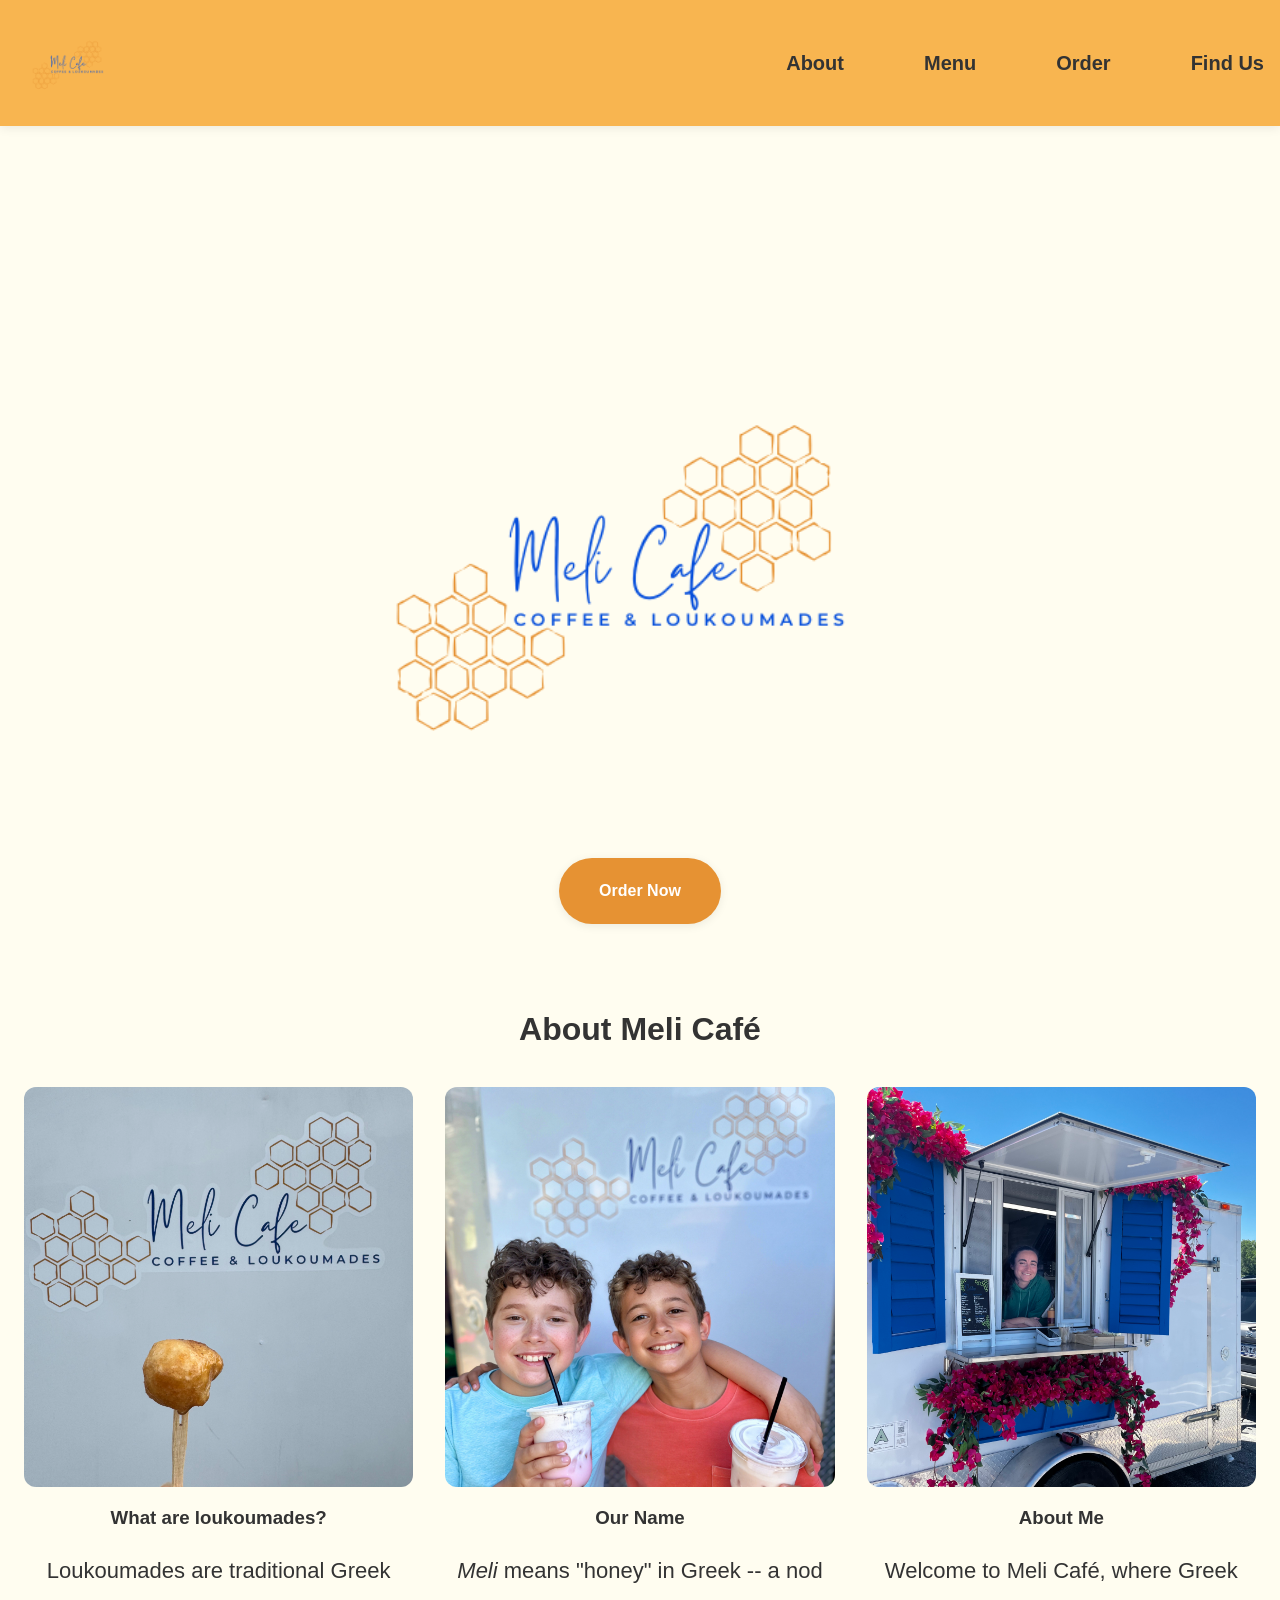
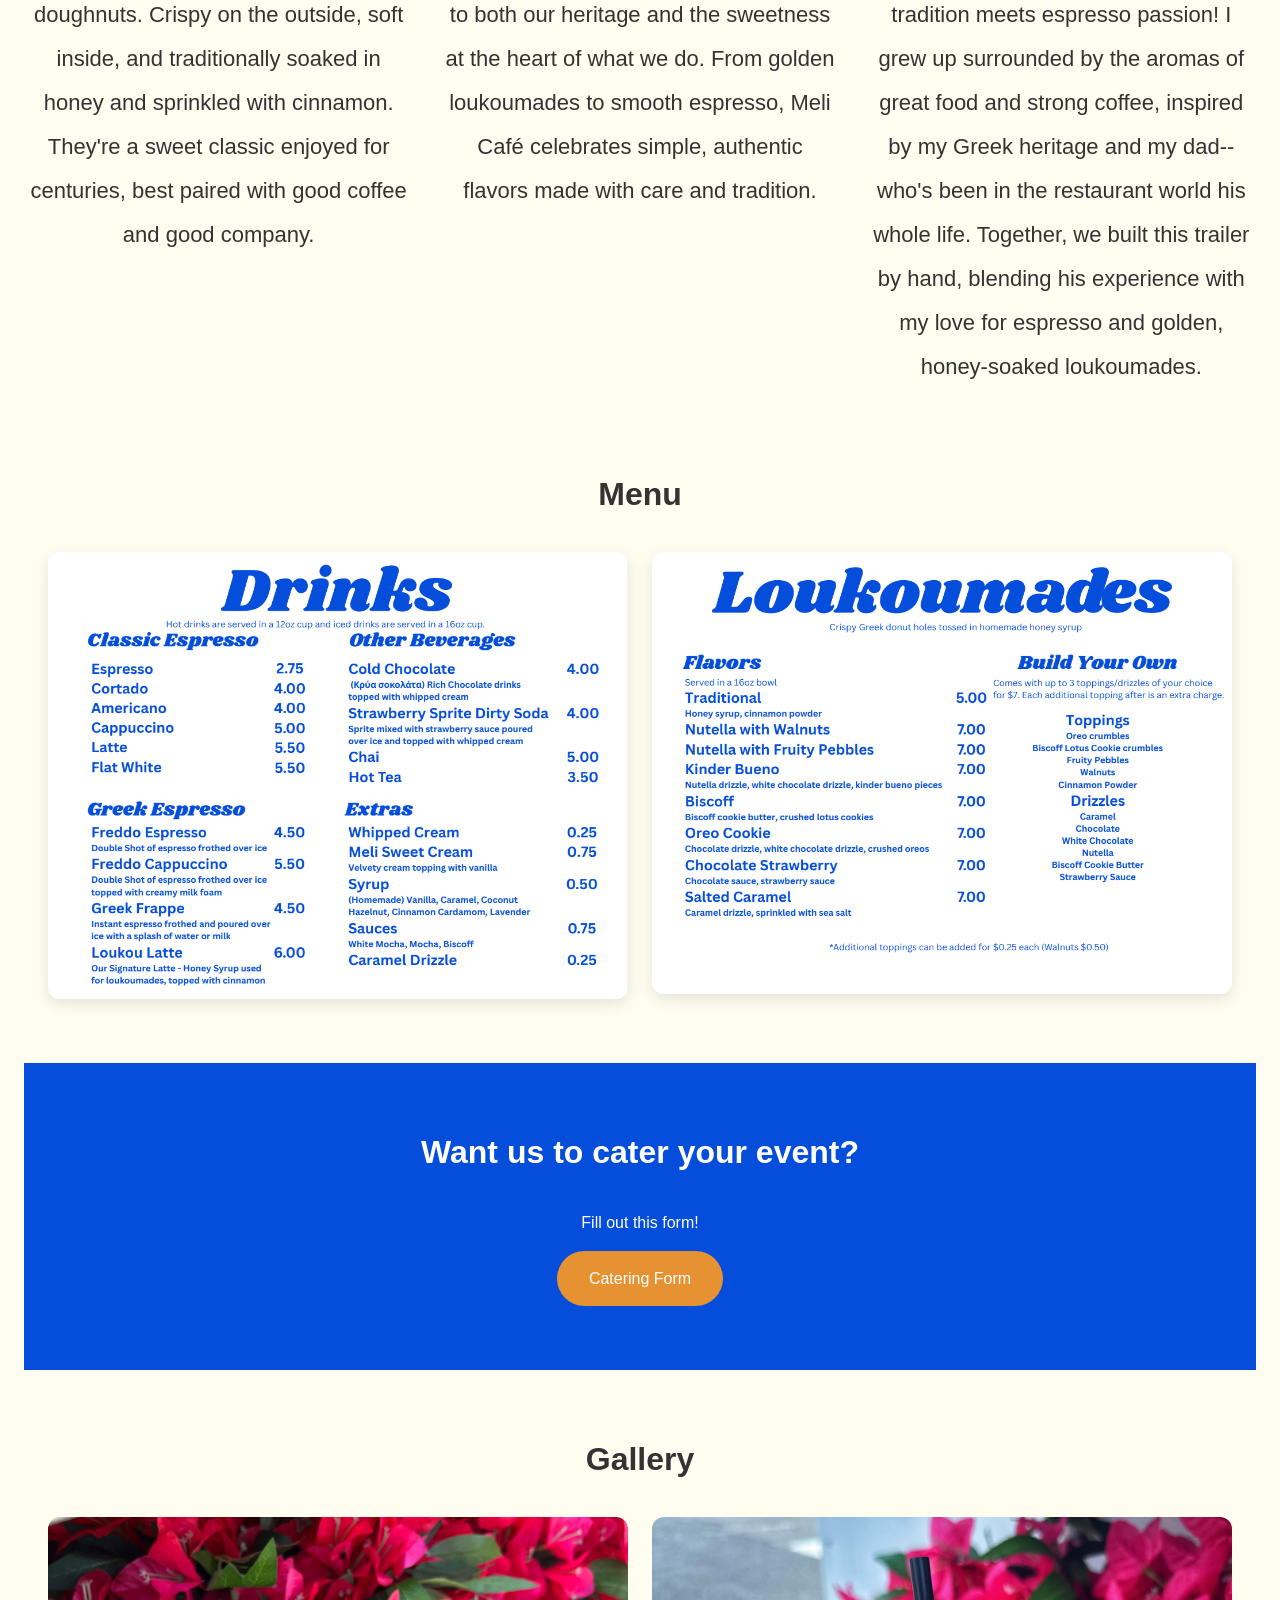
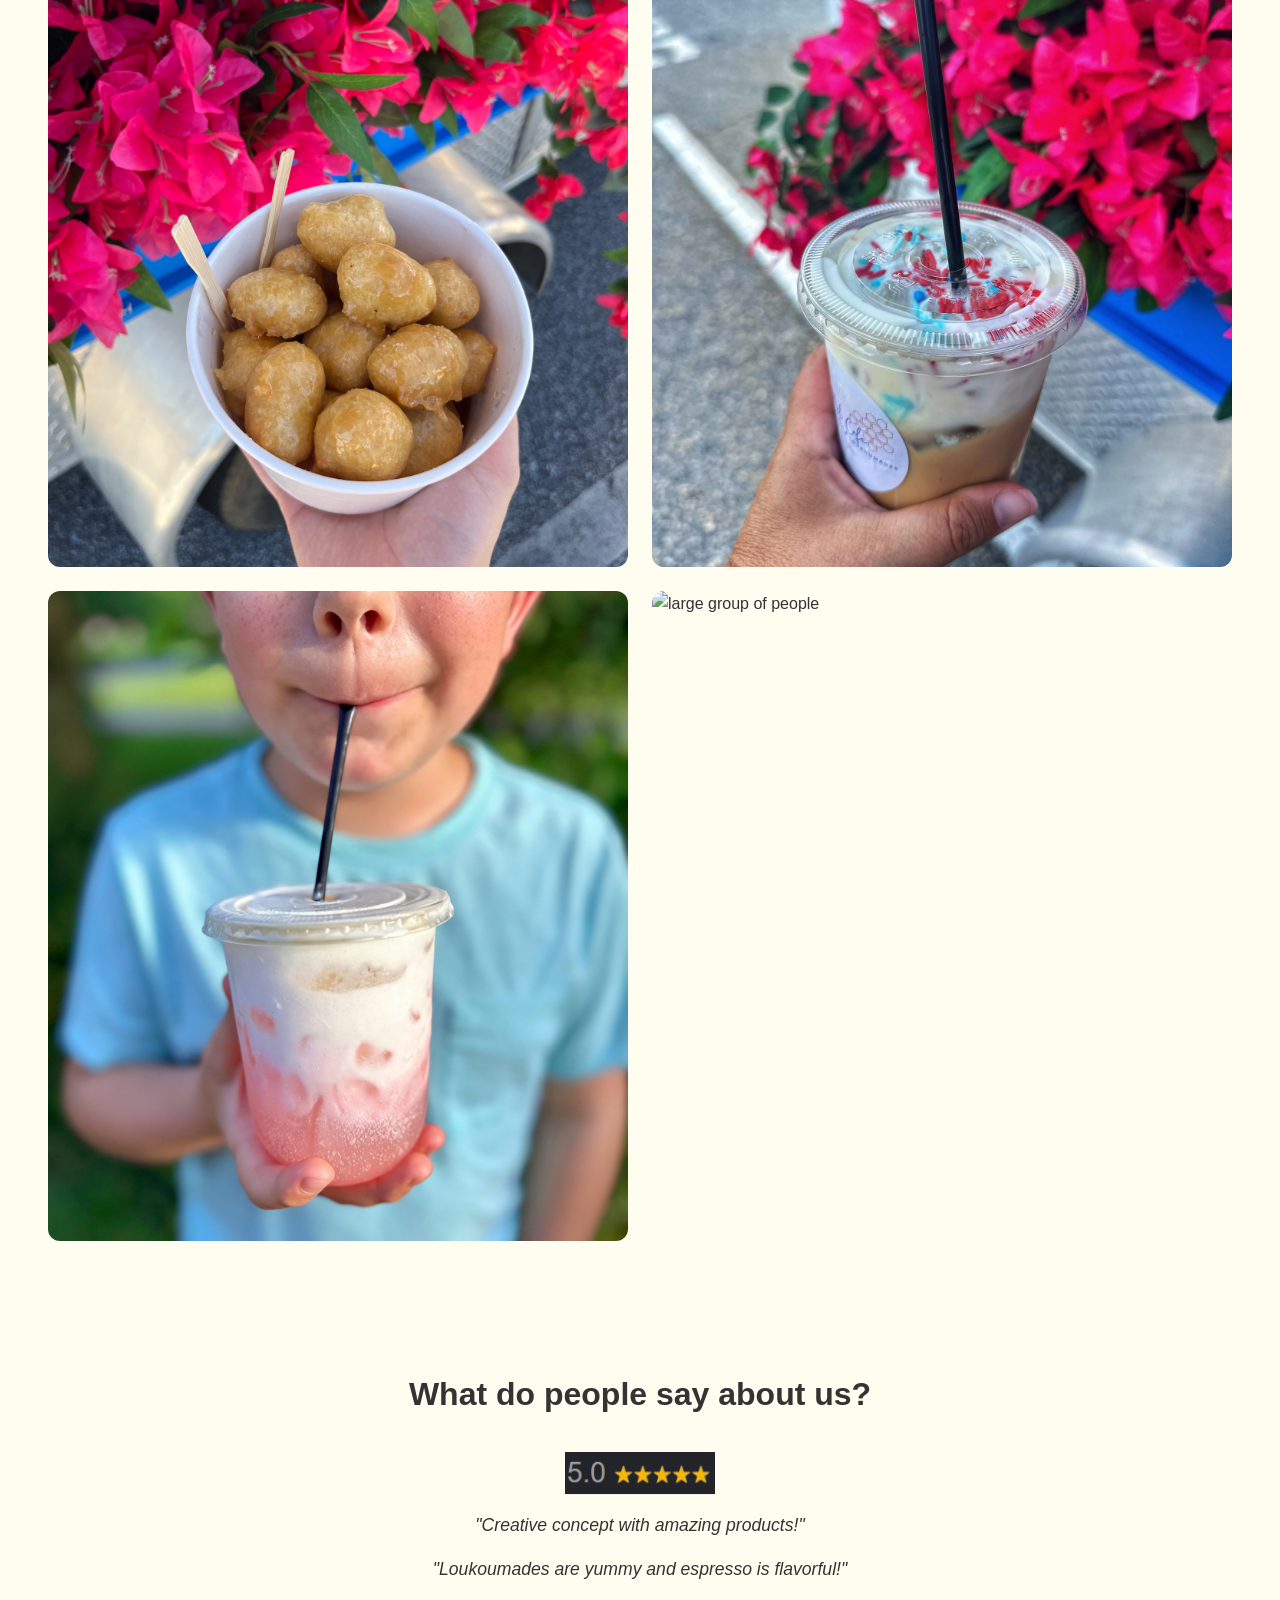
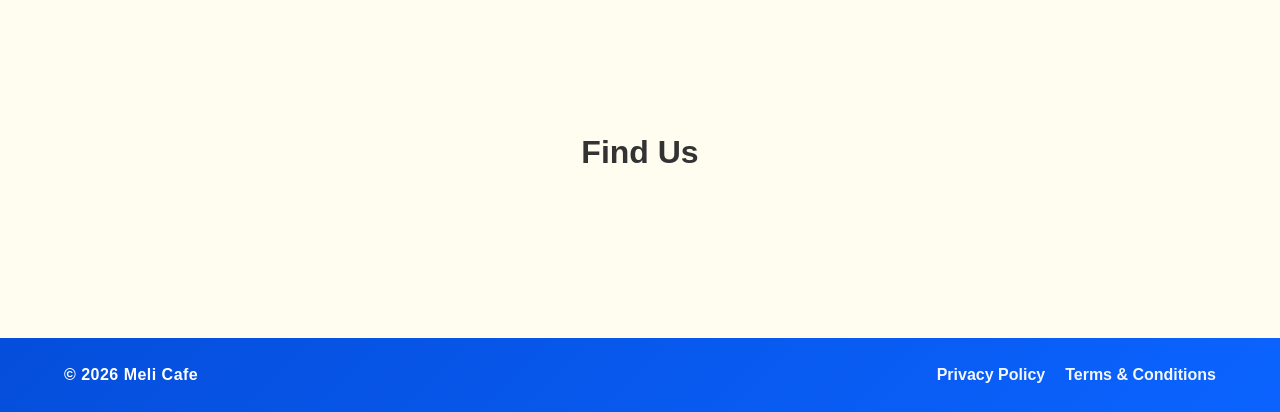
==== commit 3dd4854d: "typo fix - restaurant" ====
--- a/index.html
+++ b/index.html
@@ -73,7 +73,7 @@
                             <h3>About Me</h3>
                             <p>Welcome to Meli Café, where Greek tradition meets espresso passion! 
                                 I grew up surrounded by the aromas of great food and strong coffee, inspired
-                                by my Greek heritage and my dad-- who's been in the rerstuarant world
+                                by my Greek heritage and my dad-- who's been in the restaurant world
                                 his whole life. Together, we built this trailer by hand, blending his 
                                 experience with my love for espresso and golden, honey-soaked loukoumades.                            
                             </p>
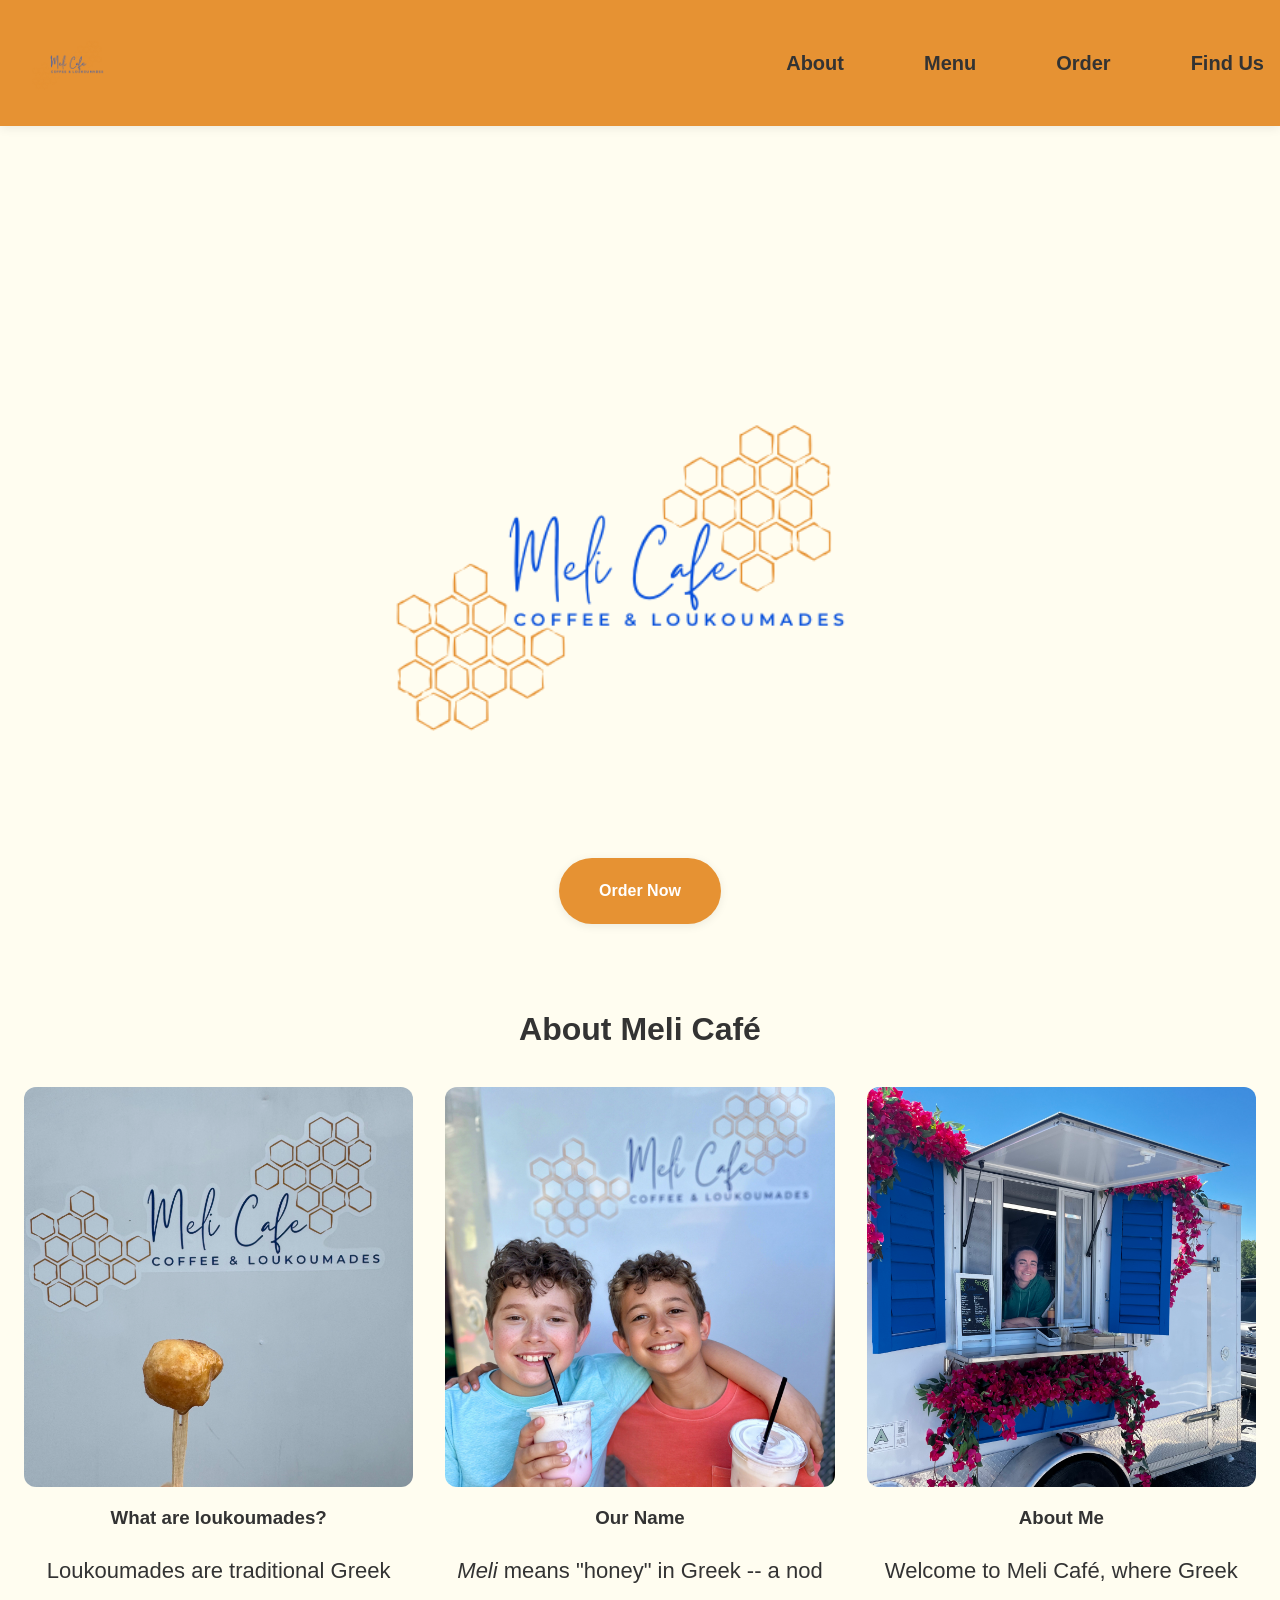
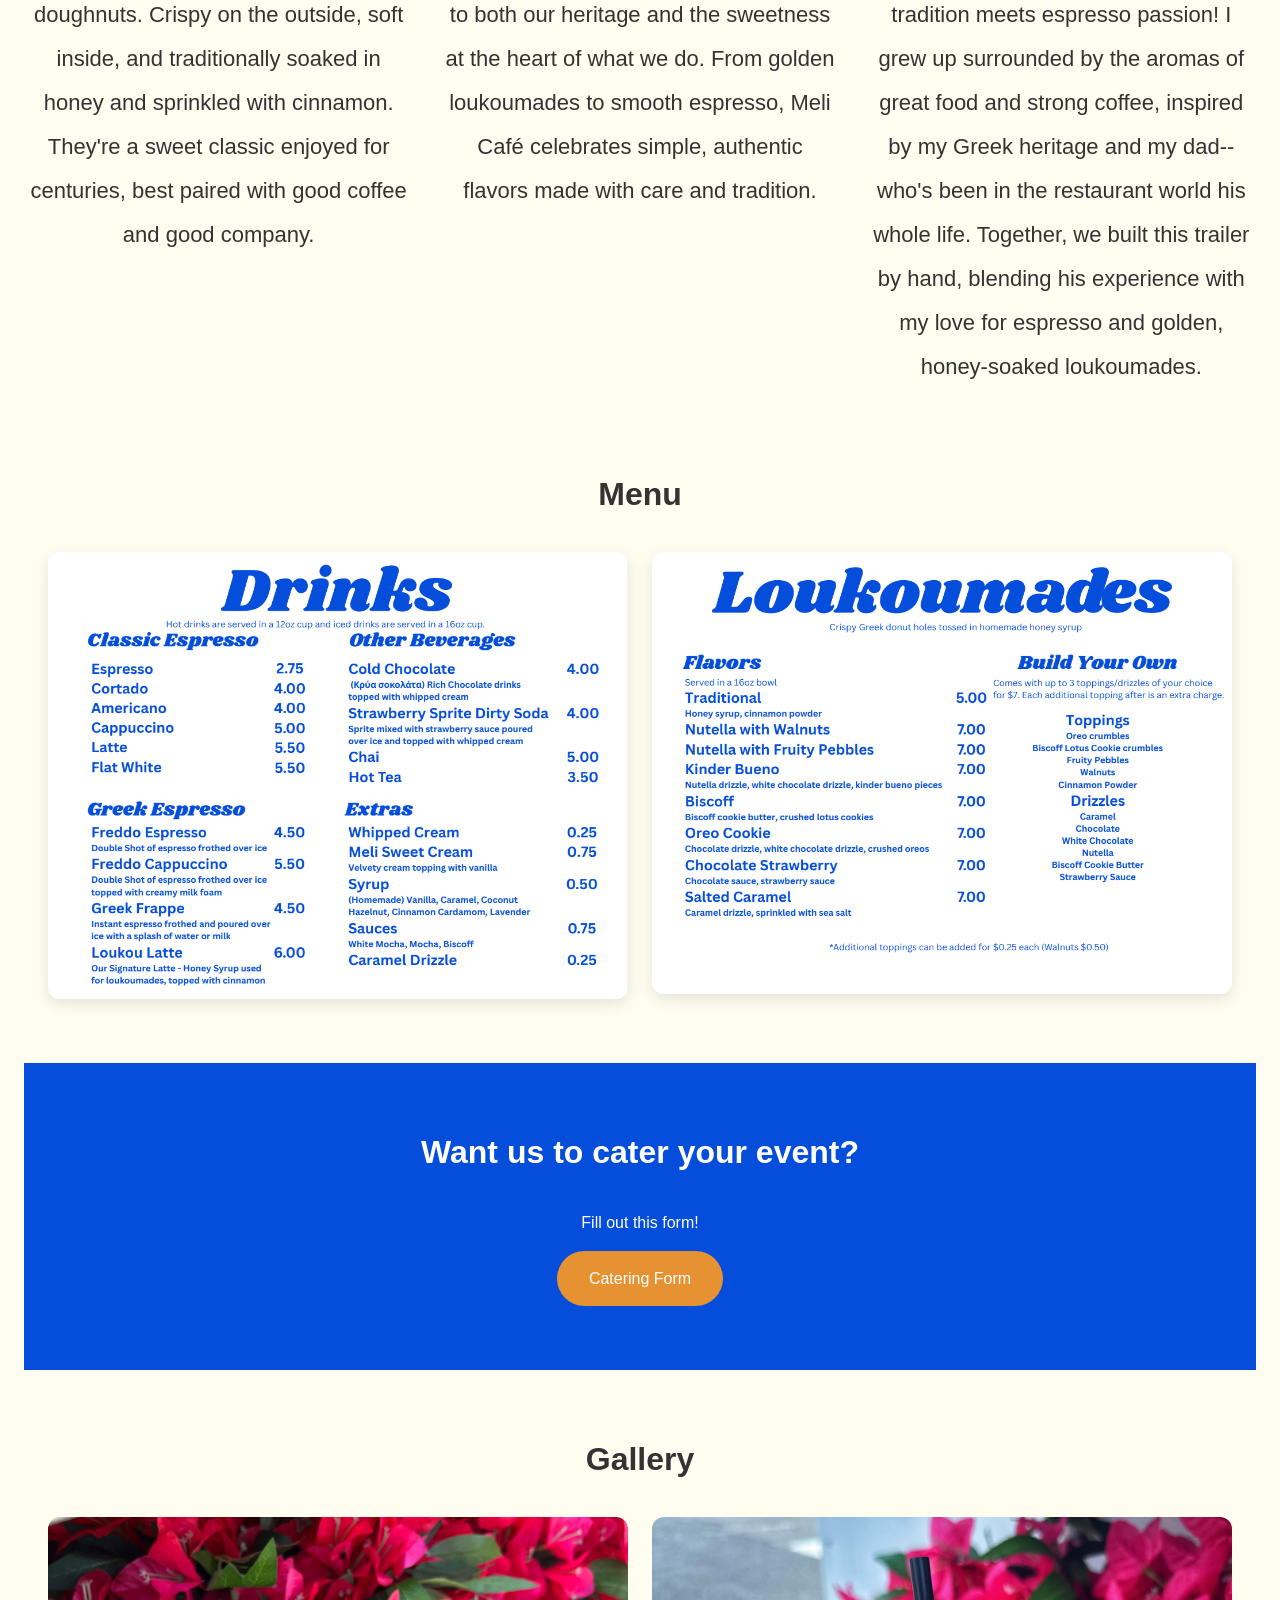
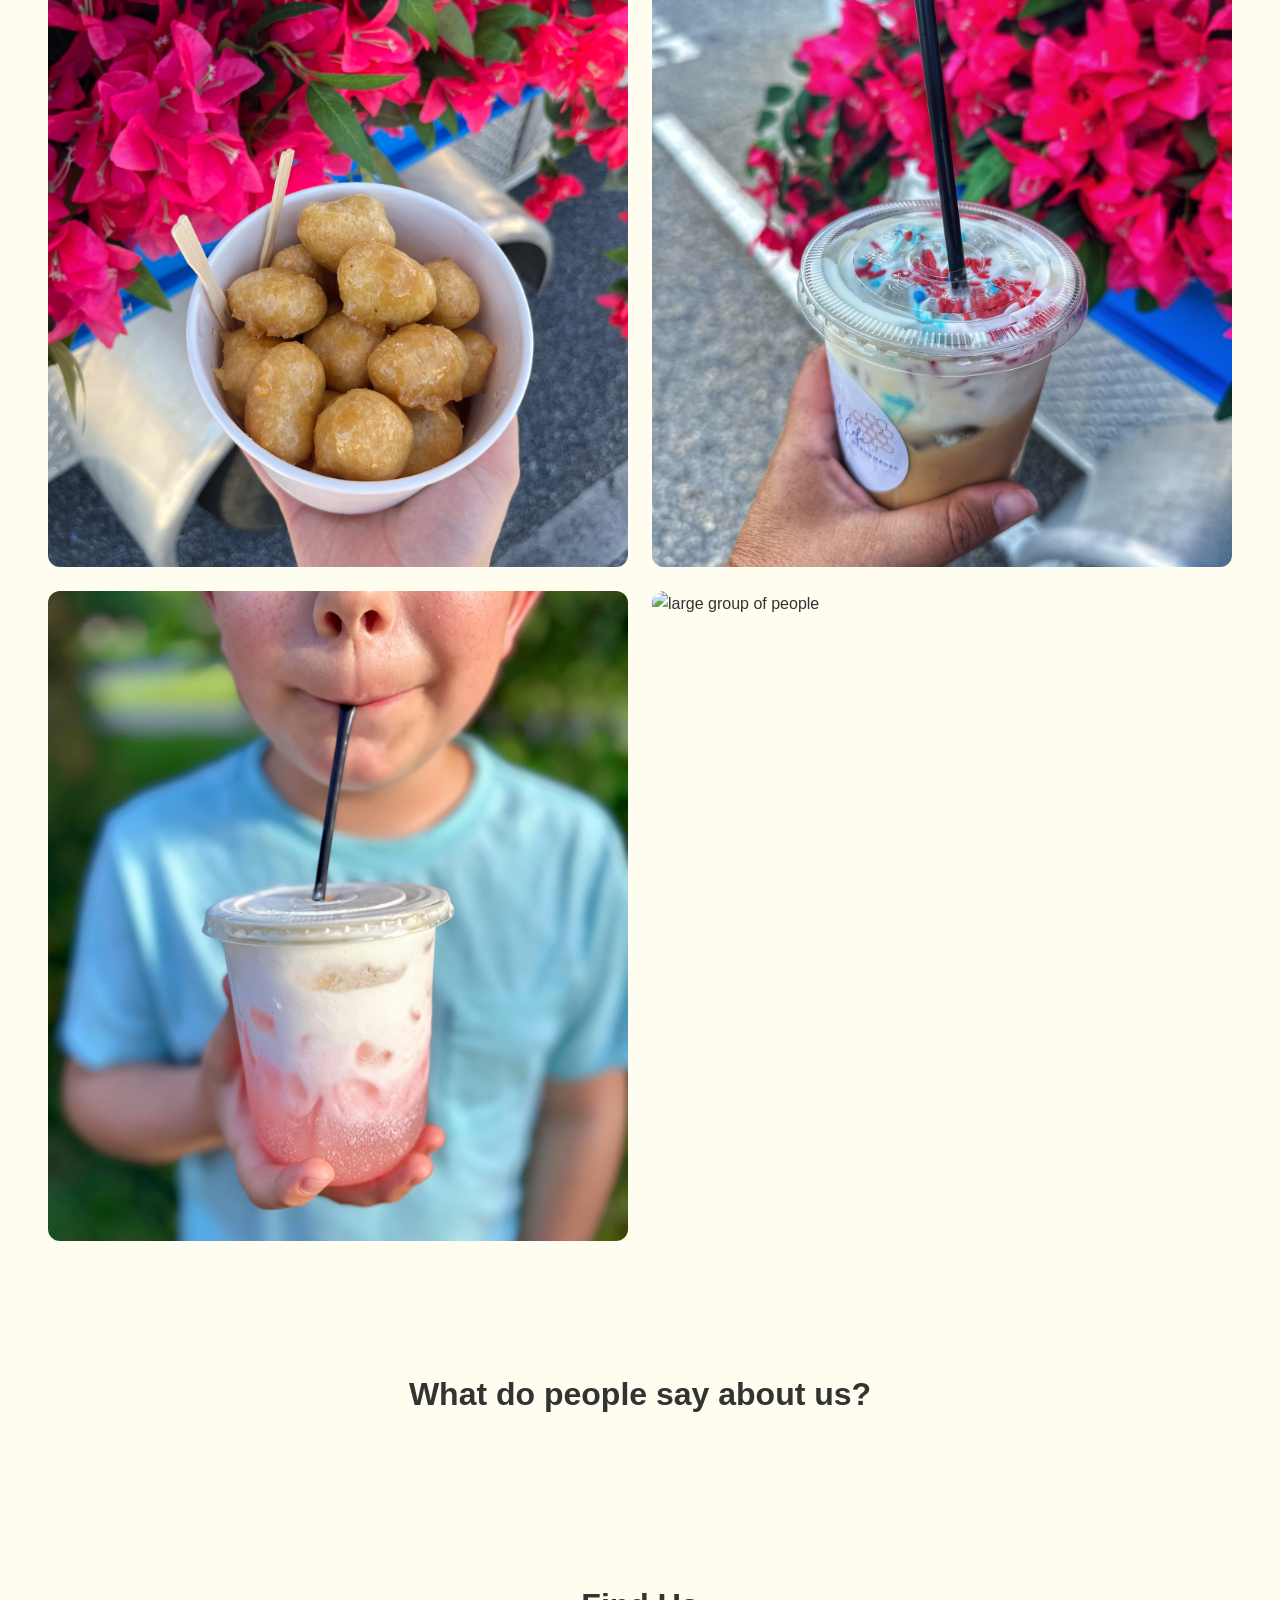
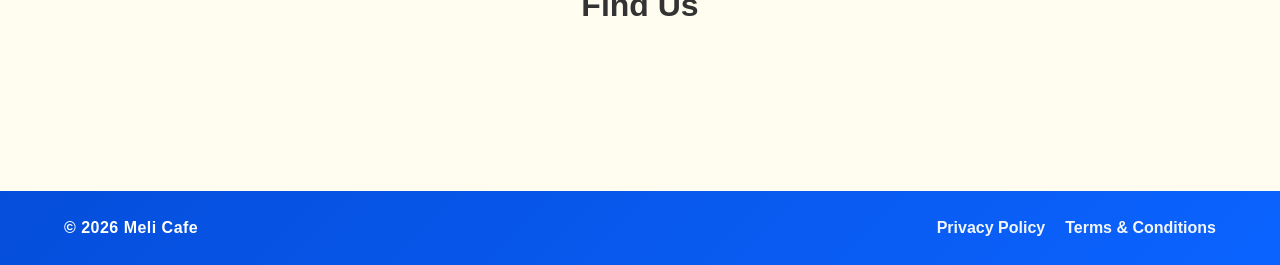
==== commit 7e32bec9: "Removed quoted reviews and added a widget for google reviews" ====
--- a/index.html
+++ b/index.html
@@ -129,13 +129,9 @@
             <section id="reviews">
 
                 <h2>What do people say about us?</h2>
-                <img src="assets/5 stars.png" alt="5 stars">
-                <blockquote>
-                    "Creative concept with amazing products!"
-                </blockquote>
-                <blockquote>
-                    "Loukoumades are yummy and espresso is flavorful!"
-                </blockquote>
+
+                    <div id="JFWebsiteWidget-01a006a575b070008fc985b6c61eb9e50a72"></div>
+                    <script src="https://www.jotform.com/website-widgets/embed/01a006a575b070008fc985b6c61eb9e50a72"></script>
 
             </section>
 
--- a/style.css
+++ b/style.css
@@ -53,7 +53,7 @@
     
     padding: 0.5rem 1.0rem;
 
-    background: rgb(248, 181, 80);
+    background: #E69233;
     box-shadow: 0 2px 10px rgba(0,0,0,0.08);
 
     z-index: 1000;
@@ -73,7 +73,7 @@
     top: 100%;
     left: 0;
     right: 0;
-    background: rgba(248, 181, 80, 0.856);
+    background: #054EDB;
     padding: 1rem 1.5rem;
     box-shadow: 0 4px 12px rgba(0, 0, 0, 0.08);
 }
@@ -375,7 +375,7 @@
     }
     header {
         position: sticky;
-        background: rgb(248, 181, 80);
+        background: #E69233;
     }
 
     .nav-bar {
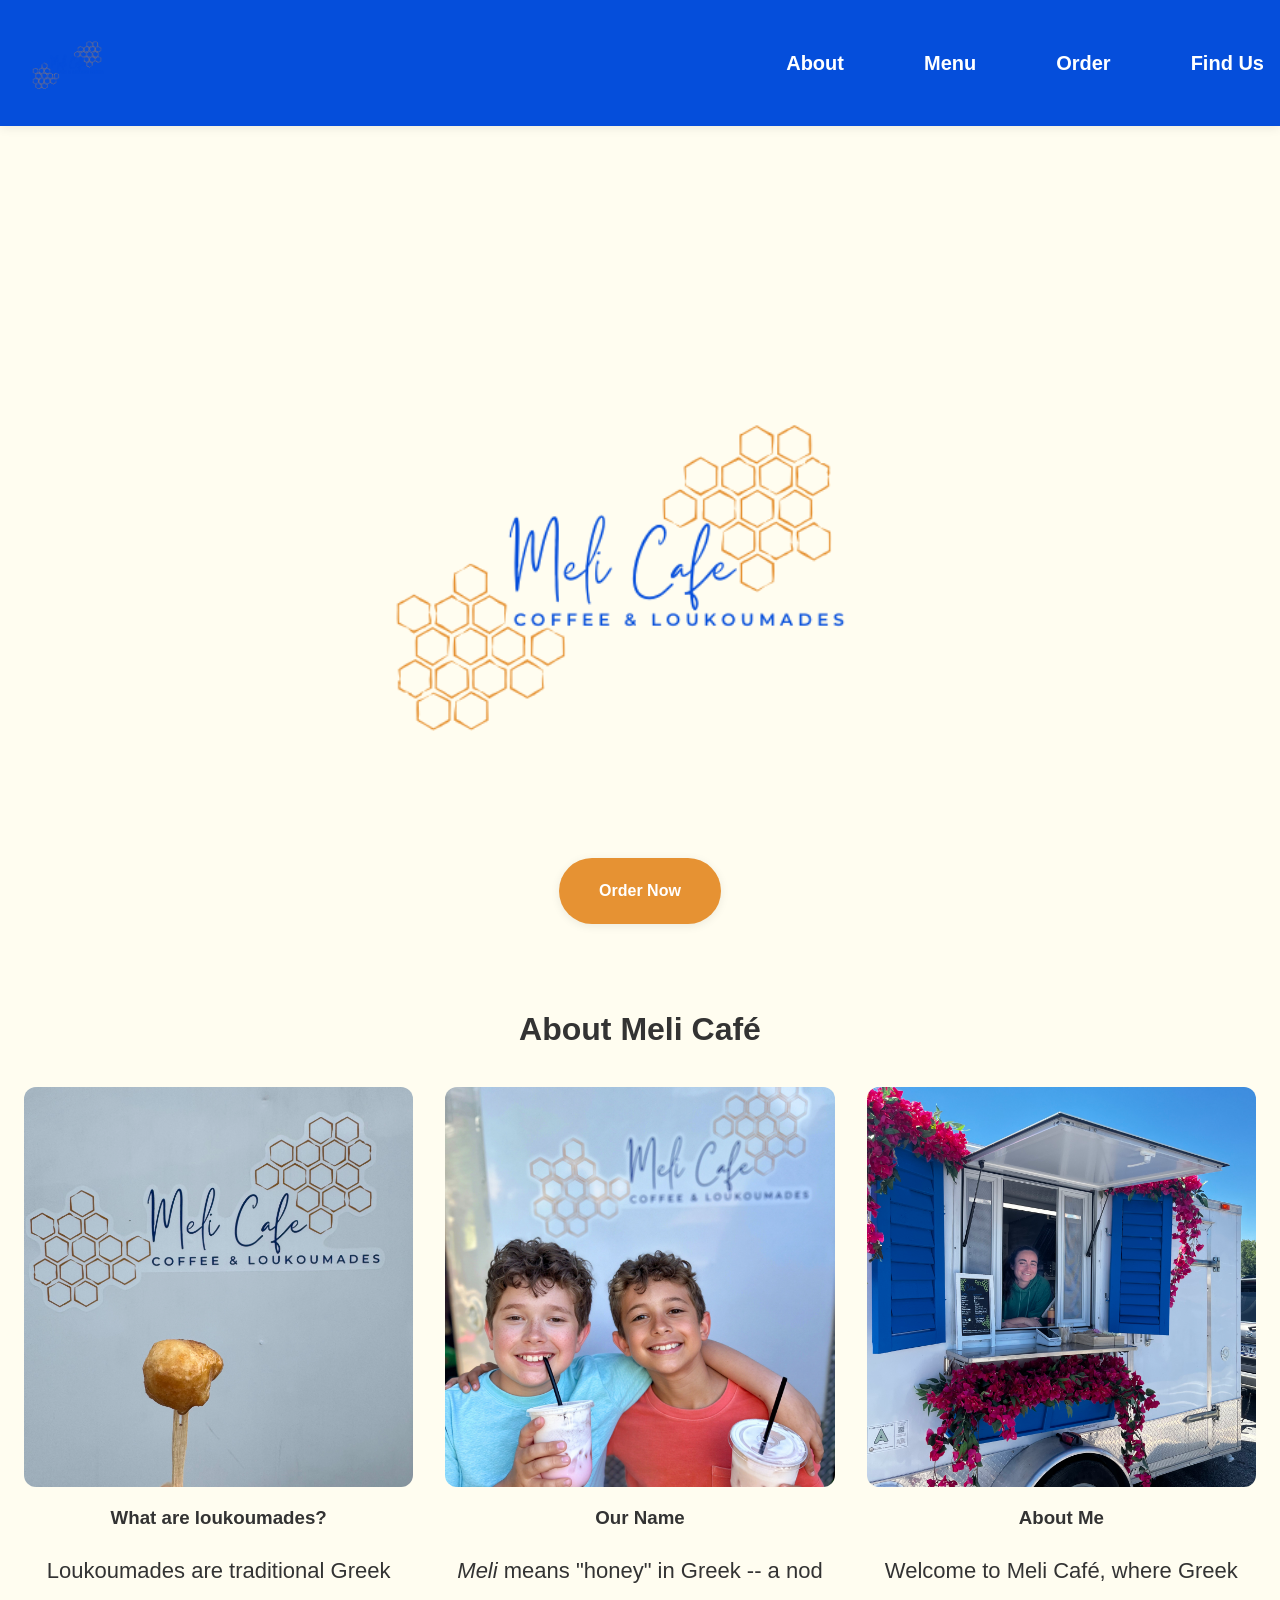
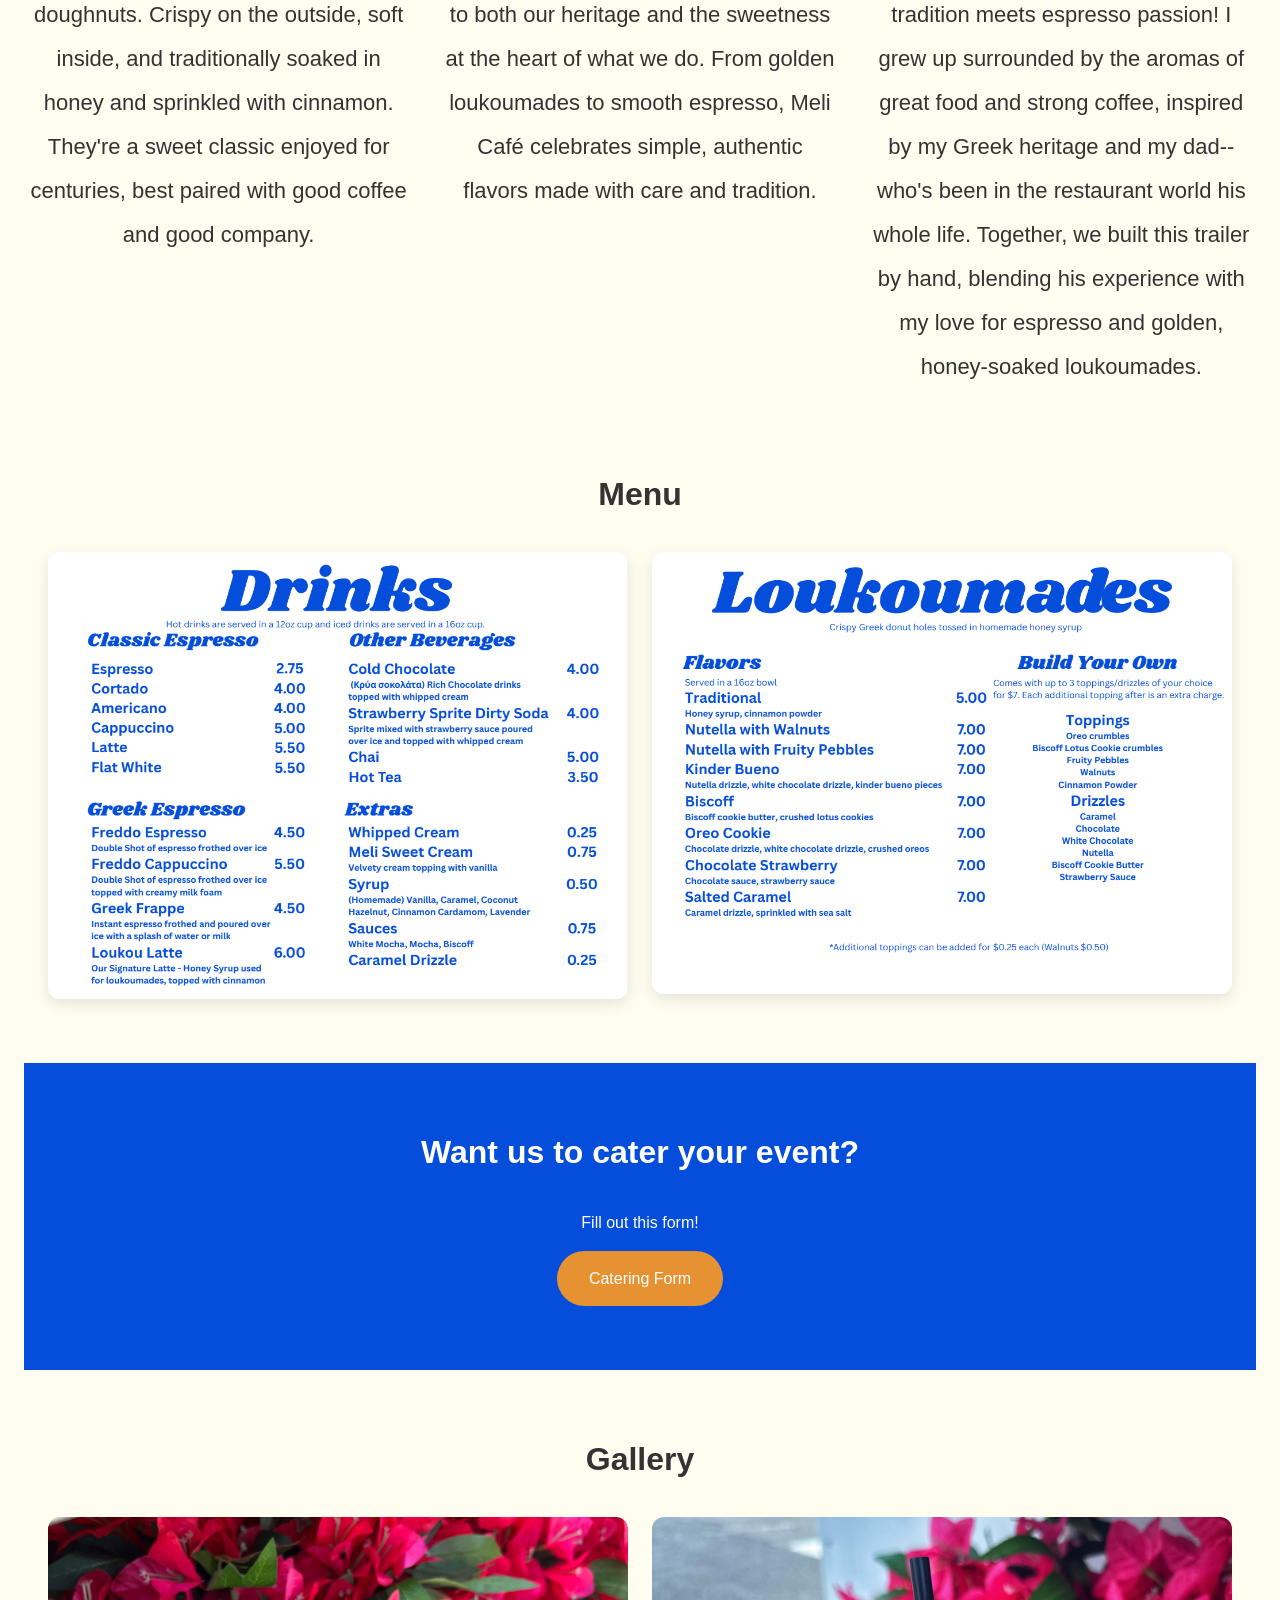
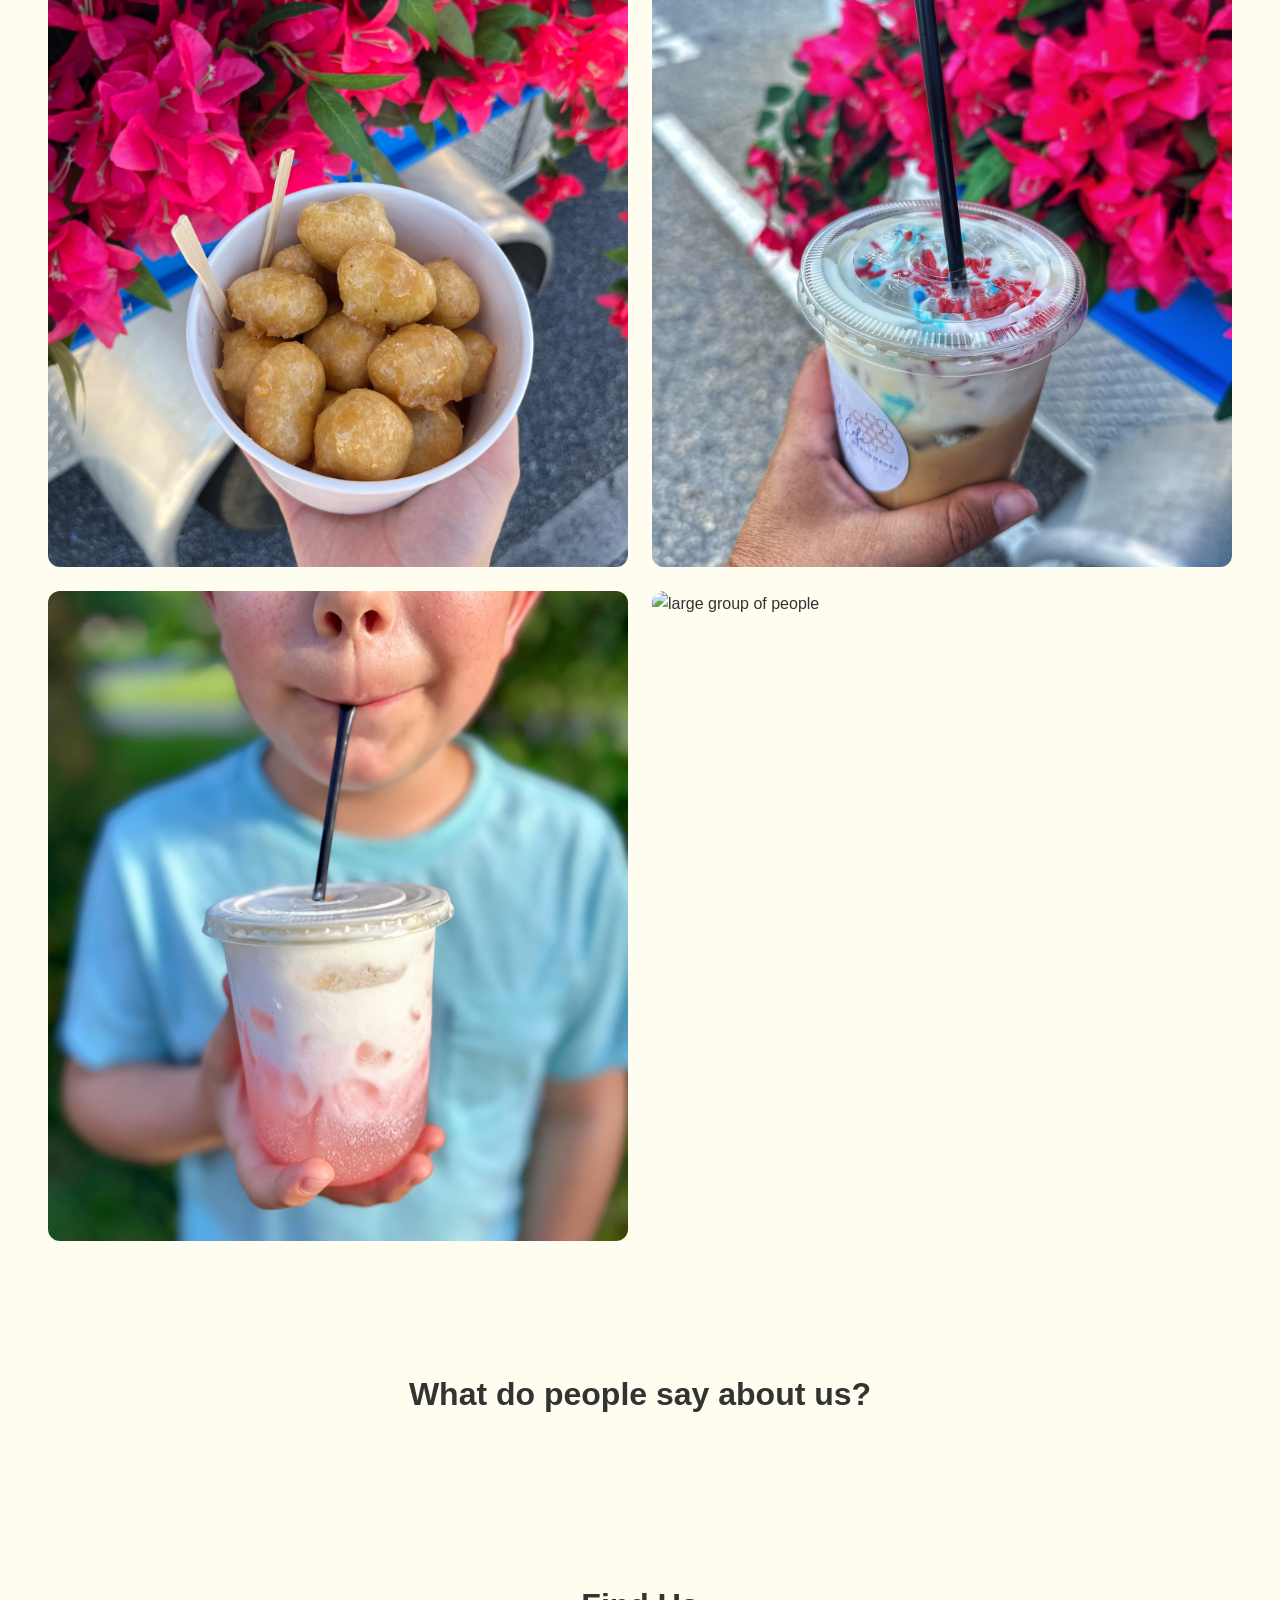
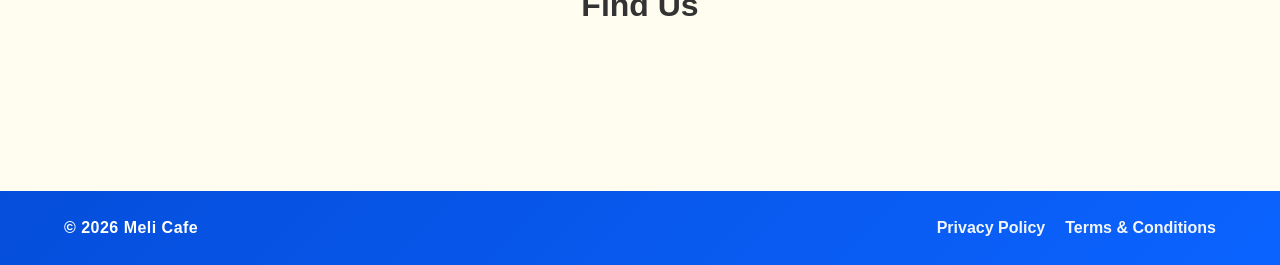
==== commit 71b21bba: "updated nav bar to slider ----------- Still waiting for logo update" ====
--- a/index.html
+++ b/index.html
@@ -165,6 +165,7 @@
         const header = document.querySelector('header');
         const menuToggle = document.querySelector('.menu-toggle');
         const navBar = document.querySelector('.nav-bar');
+        let lastScrollTop = 0;
 
         if (header && menuToggle && navBar) {
             menuToggle.addEventListener('click', () => {
@@ -193,6 +194,22 @@
                 }
             });
         }
+        window.addEventListener('scroll', () => {
+            const currentScroll = window.pageYOffset || document.documentElement.scrollTop;
+
+            if (window.innerWidth <= 768 && !navBar.classList.contains('open')) {
+                if (currentScroll > lastScrollTop && currentScroll > 20) {
+                    header.classList.add('nav-hidden');
+                } else {
+                    header.classList.remove('nav-hidden');
+                }
+            } else {
+                header.classList.remove('nav-hidden');
+            }
+
+            lastScrollTop = currentScroll <= 0 ? 0 : currentScroll;
+        });
+
     </script>
 
 </body>
--- a/style.css
+++ b/style.css
@@ -53,10 +53,14 @@
     
     padding: 0.5rem 1.0rem;
 
-    background: #E69233;
+    background: #054EDB;
     box-shadow: 0 2px 10px rgba(0,0,0,0.08);
-
+    transition: transform 0.3s ease-in-out;
     z-index: 1000;
+}
+
+header.nav-hidden {
+    transform: translateY(-120%);
 }
 
 .logo img {
@@ -73,7 +77,7 @@
     top: 100%;
     left: 0;
     right: 0;
-    background: #054EDB;
+    background: #054cdbb0;
     padding: 1rem 1.5rem;
     box-shadow: 0 4px 12px rgba(0, 0, 0, 0.08);
 }
@@ -92,7 +96,7 @@
 }
 
 .nav-links a {
-    color: #333;
+    color: #ffffff;
     font-family: "Montserrat", sans-serif;
     font-size: 1.25rem;
     font-weight: 700;
@@ -375,7 +379,7 @@
     }
     header {
         position: sticky;
-        background: #E69233;
+        background: #054EDB;
     }
 
     .nav-bar {
@@ -397,12 +401,13 @@
     }
 
     .nav-links a {
-        color: #333;
+        color: #ffffff;
         font-weight: 600;
     }
 
     .nav-links a:hover {
-        color: white;
+        color: #E69233;
+        
         background: none;
 
     }
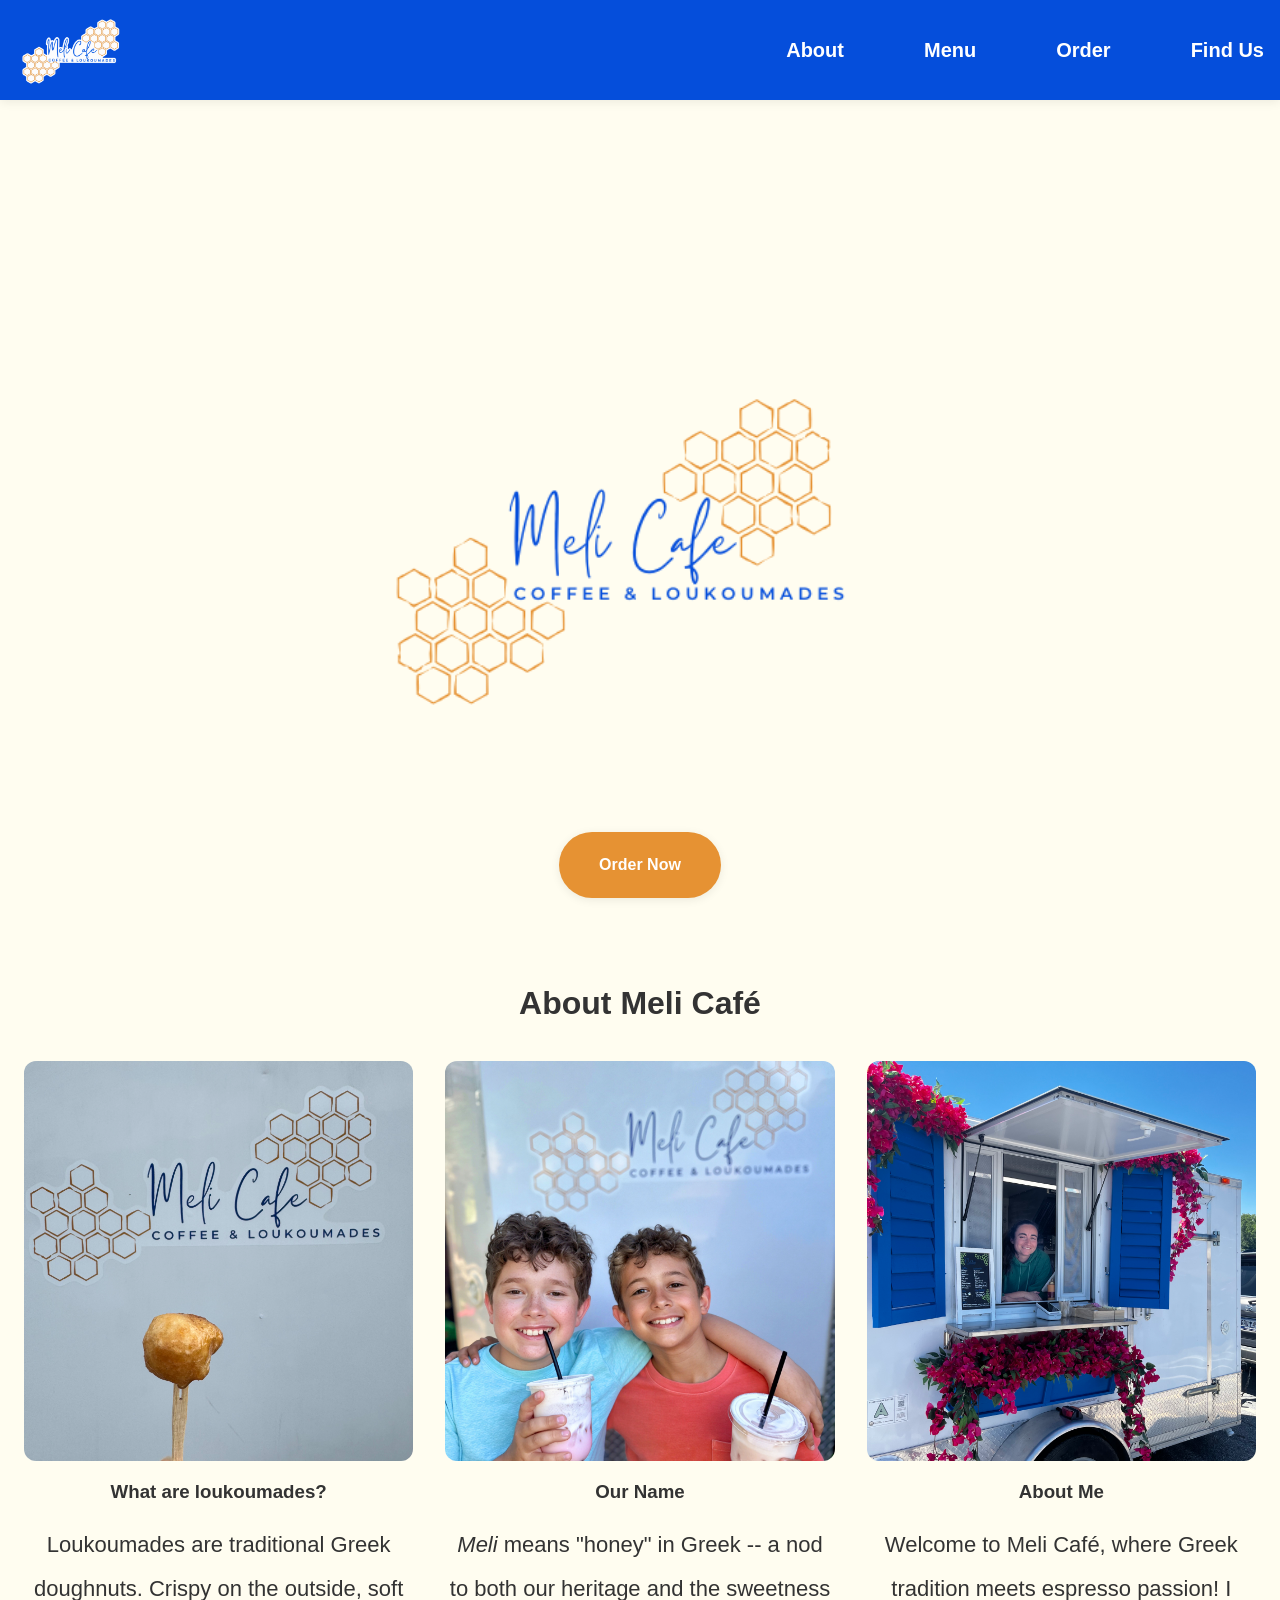
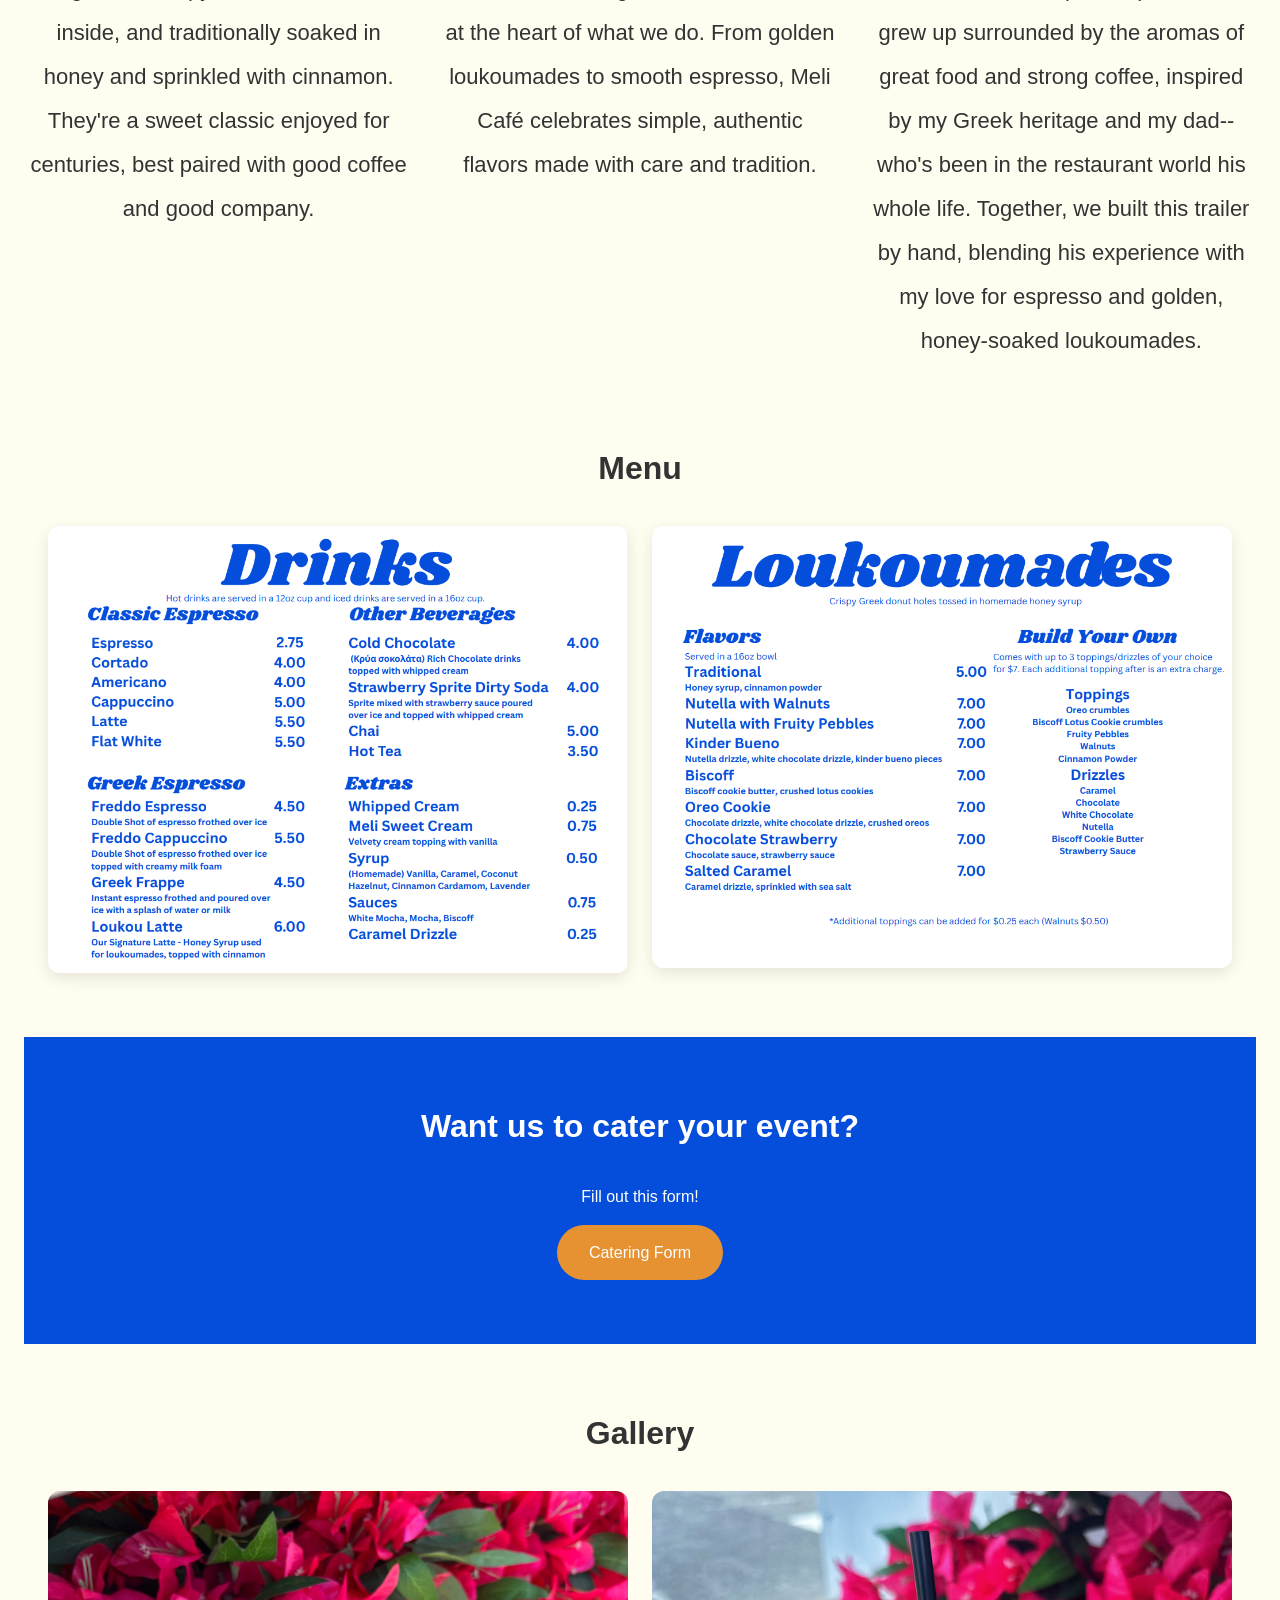
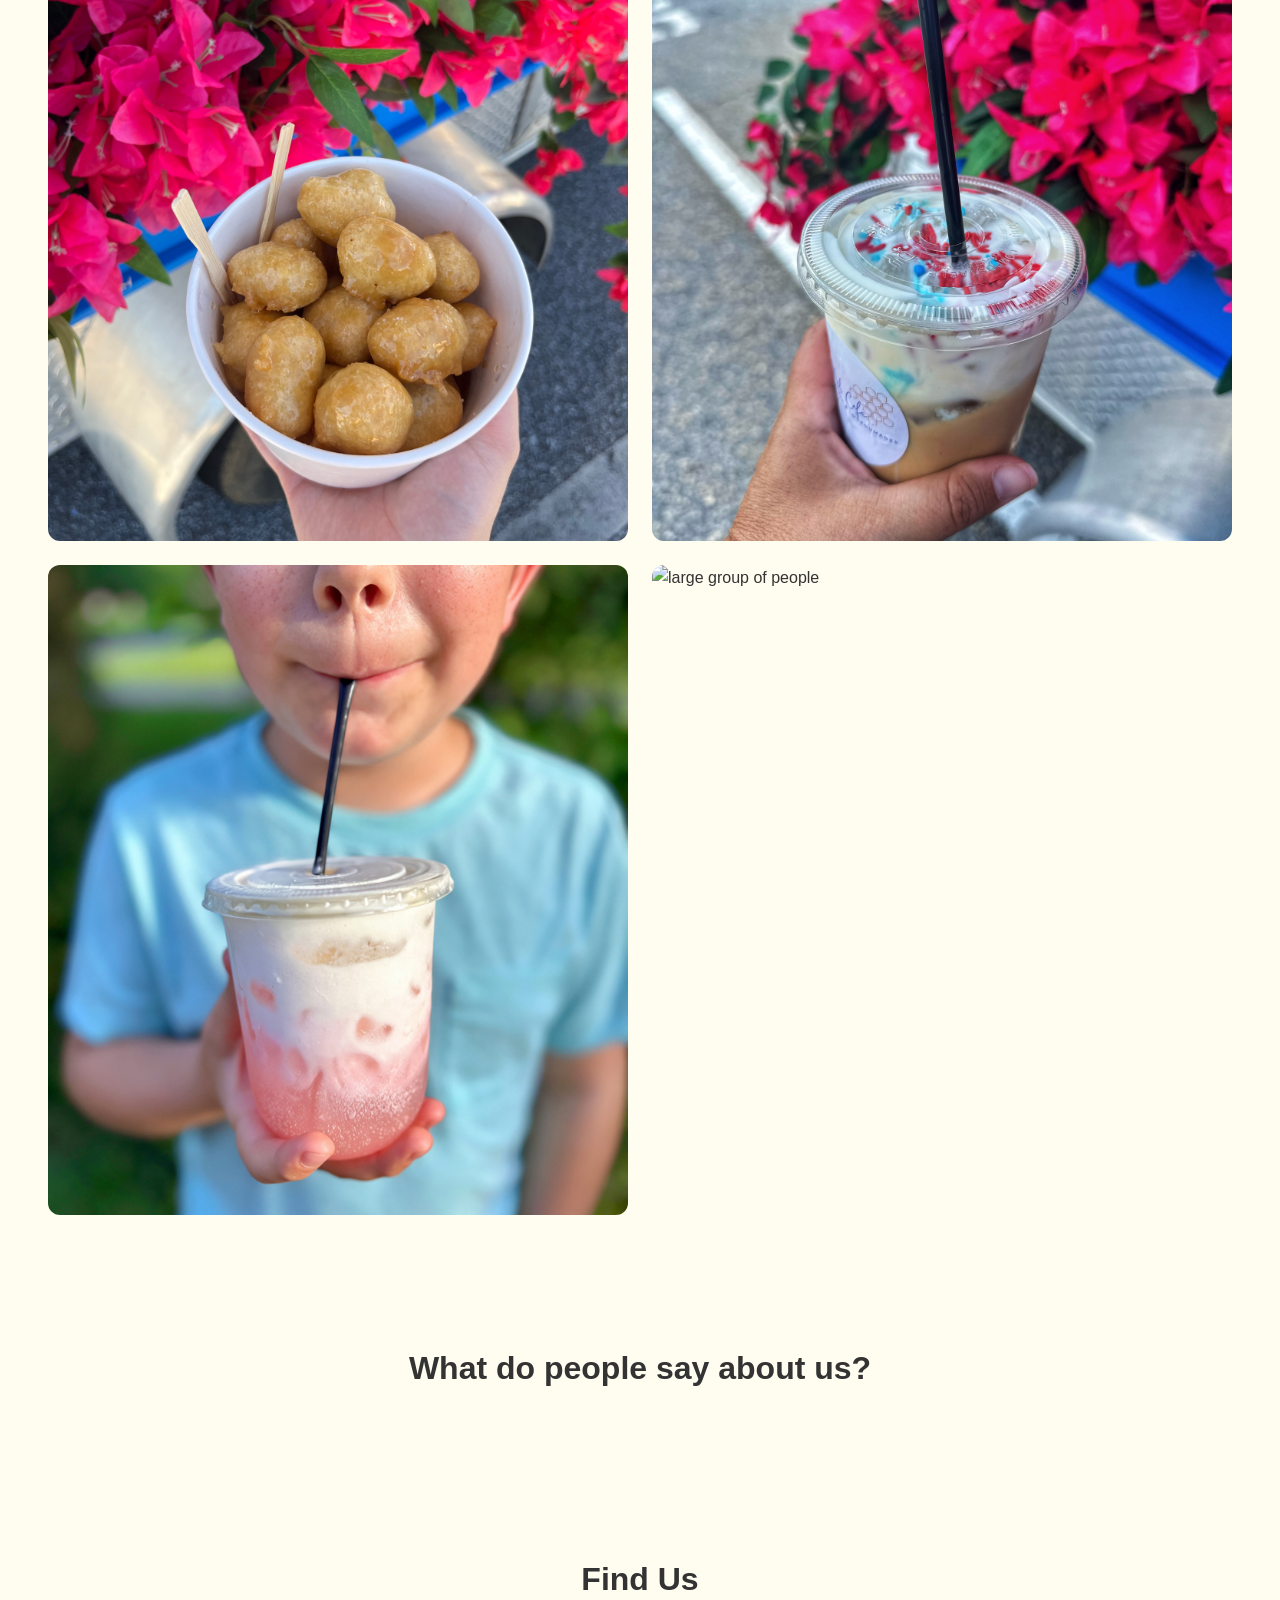
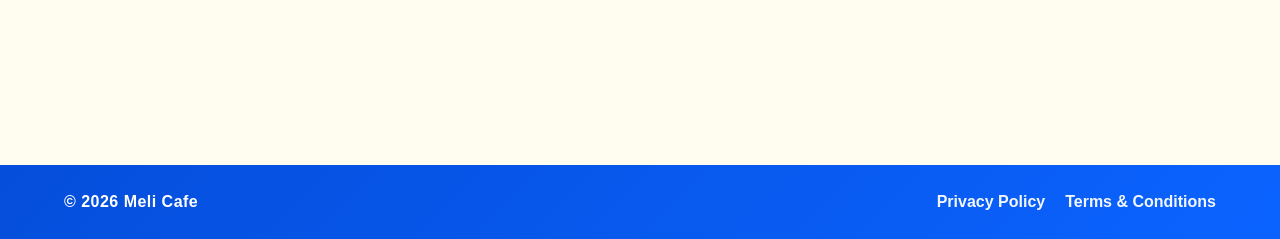
==== commit 80549be6: "fixed logo in header/nav bar" ====
--- a/index.html
+++ b/index.html
@@ -12,7 +12,7 @@
     <!-- Header Section -->
     <header>
         <a href="#" class="logo">
-            <img src="assets/meli-cafe logo.png" alt="Meli Cafe Logo">
+            <img src="assets/melicafelogo.png" alt="Meli Cafe Logo">
         </a>
 
         <nav class="nav-bar">
--- a/style.css
+++ b/style.css
@@ -46,7 +46,7 @@
 header {
     position: sticky; 
     top: 0;
-
+    height: 100px;
     display: flex;
     justify-content: space-between;
     align-items: center;
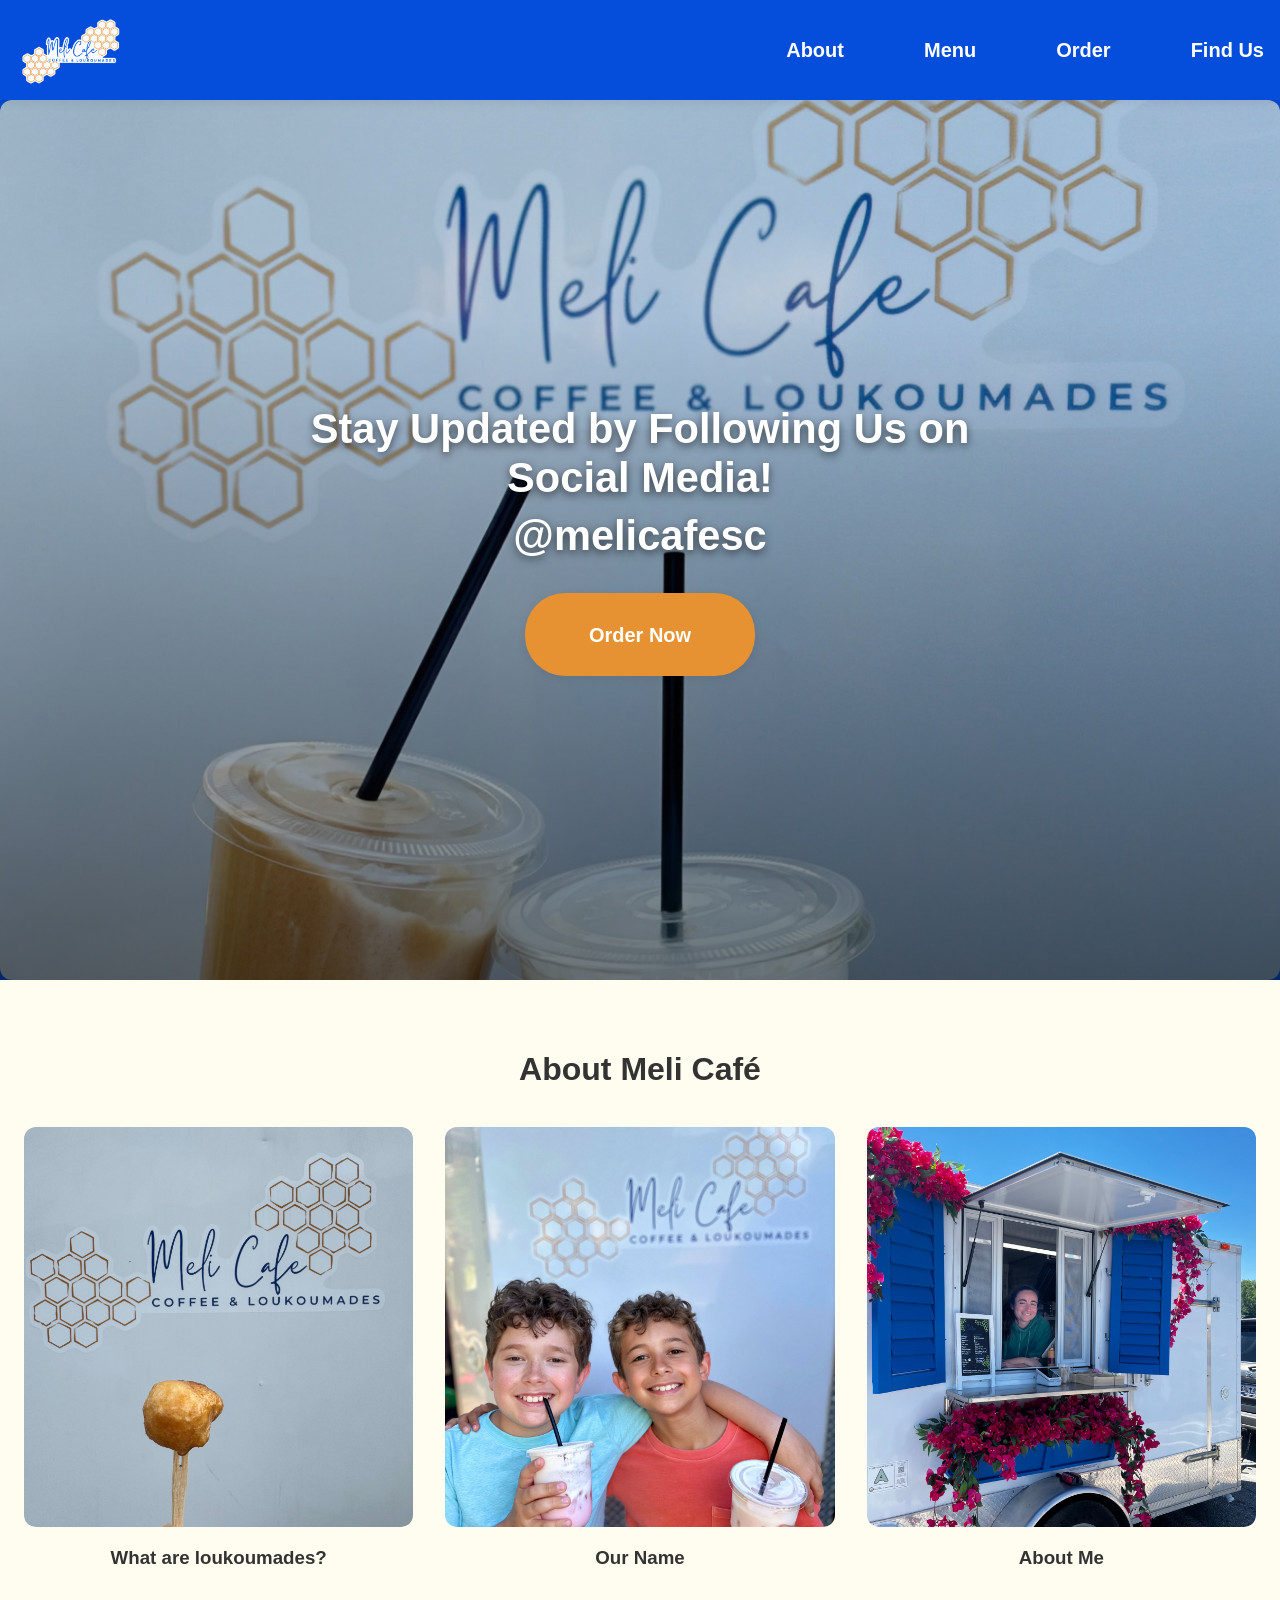
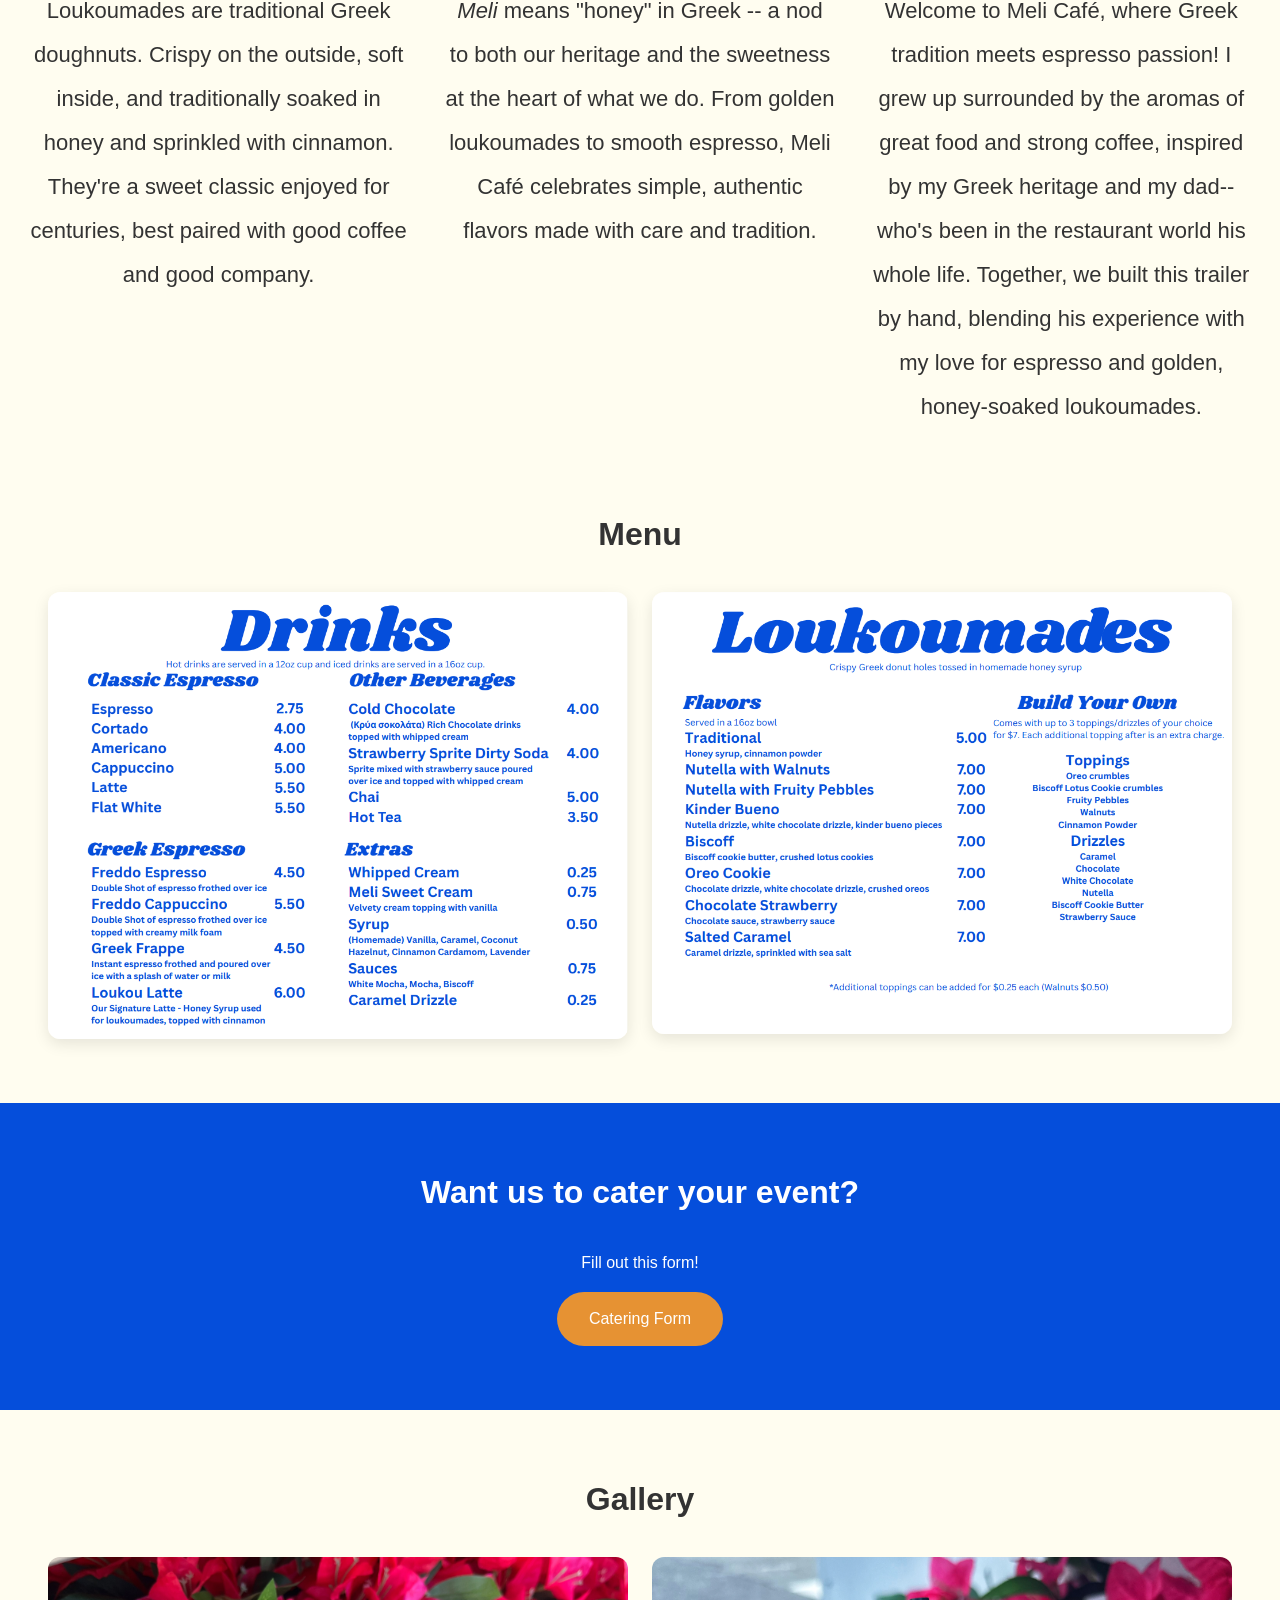
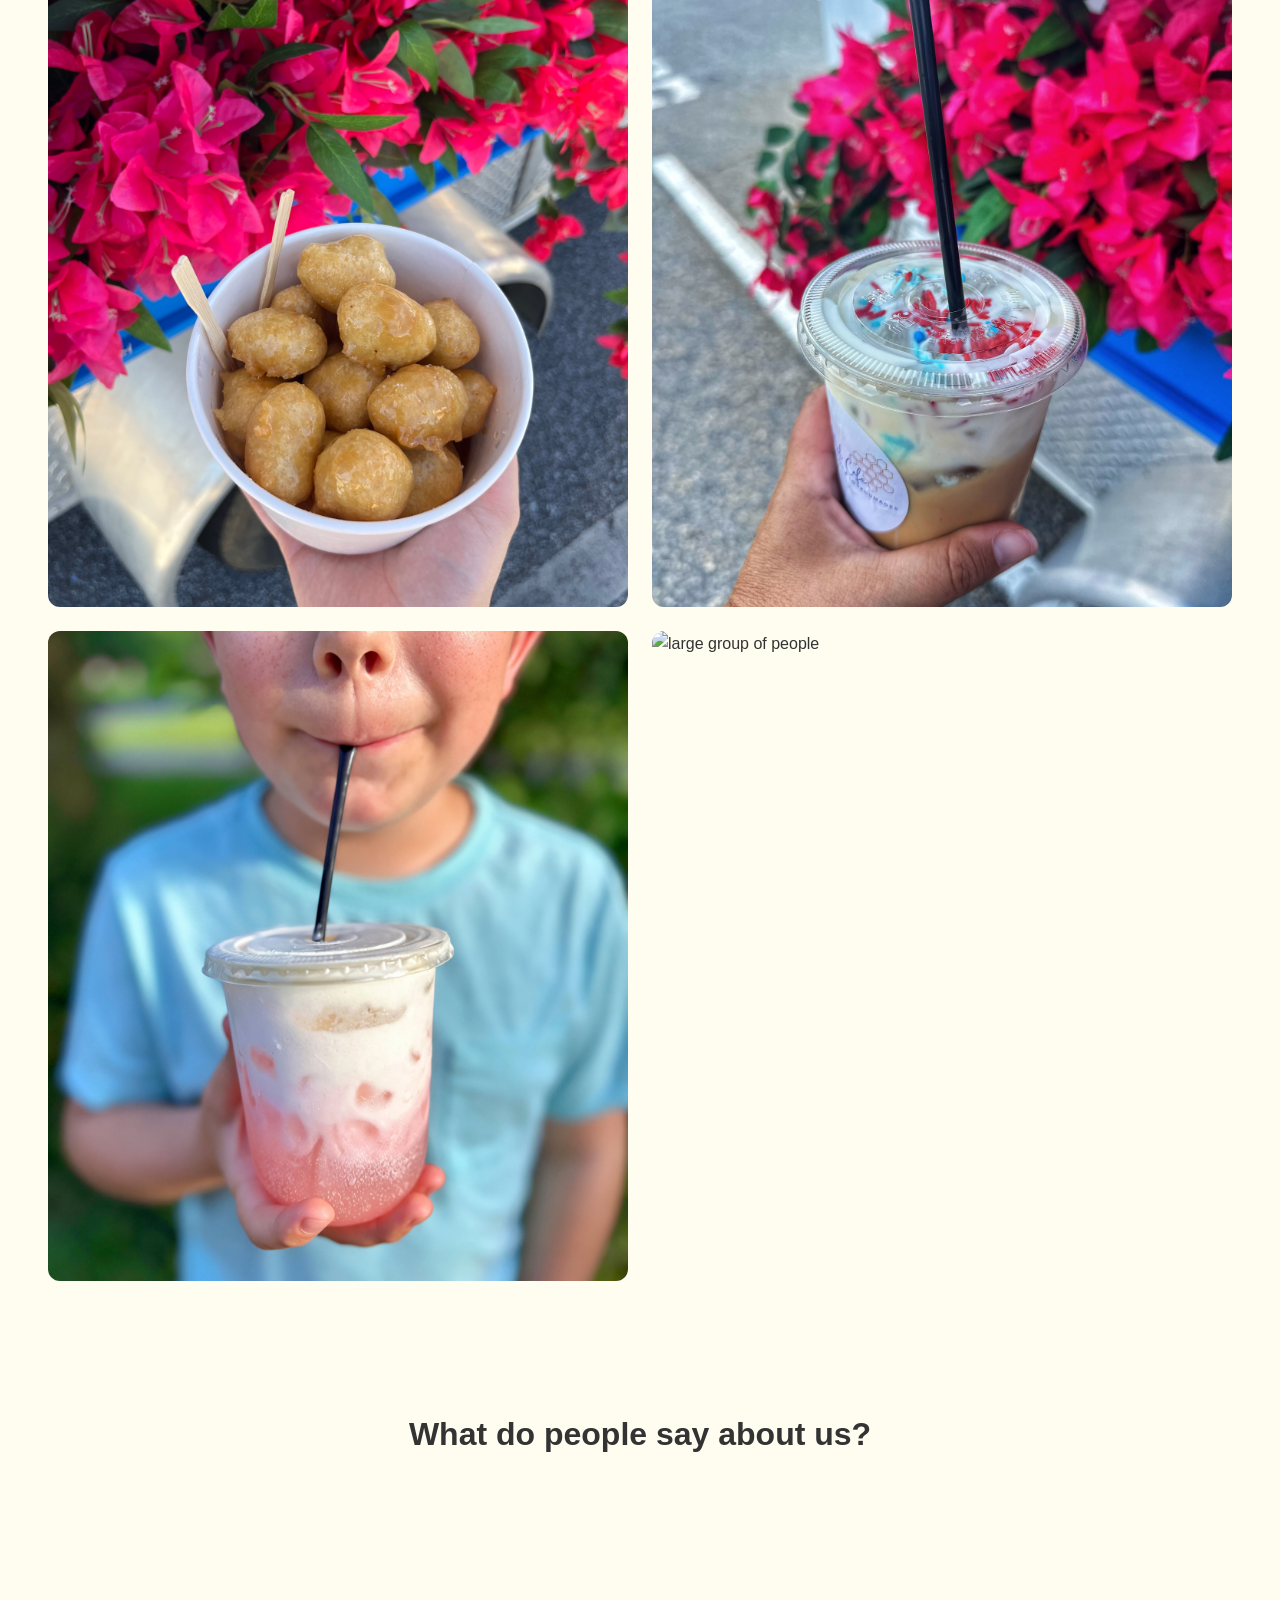
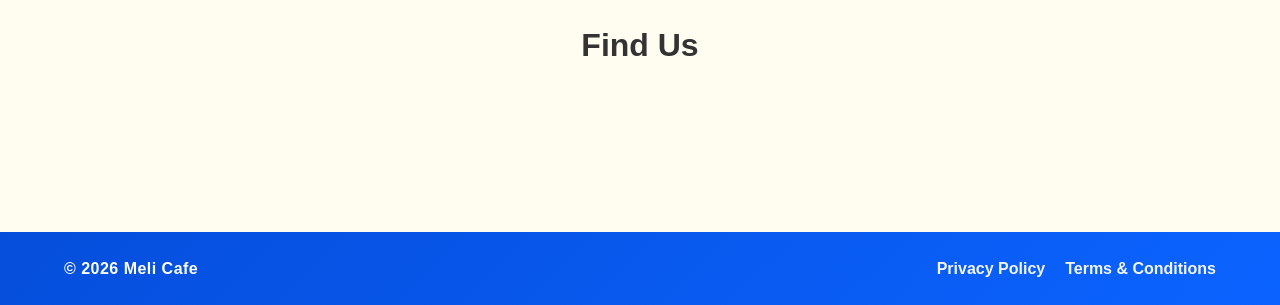
==== commit 89220d3d: "added slideshow for the hero, stretched the catering background across the wrapper, and minor css ch" ====
--- a/index.html
+++ b/index.html
@@ -33,8 +33,16 @@
         <section id="wrapper">
             <section id="hero">
 
-                <img src="assets/Meli Logo HERO.png" alt="drinks with MeliCafe in background" class="hero-image">
-                <a href="https://order.dripos.com/Meli-Cafe" class="hero-button" target="_blank" rel="noopener noreferrer">Order Now</a>
+                <div class="hero-slideshow" aria-label="Meli Cafe highlights">
+                    <img src="assets/hero image.jpeg" alt="Iced coffee and a creamy drink" class="hero-image is-active">
+                    <img src="assets/firework latte.jpeg" alt="Latte being prepared at Meli Cafe" class="hero-image">
+                    <img src="assets/firework loukoumades.jpeg" alt="Loukoumades topped with colorful sprinkles" class="hero-image">
+                    <div class="hero-shade" aria-hidden="true"></div>
+                    <div class="hero-overlay">
+                        <p class="hero-social">Stay Updated by Following Us on Social Media!<span>@melicafesc</span></p>
+                        <a href="https://order.dripos.com/Meli-Cafe" class="hero-button" target="_blank" rel="noopener noreferrer">Order Now</a>
+                    </div>
+                </div>
 
             </section>
             
@@ -210,6 +218,38 @@
             lastScrollTop = currentScroll <= 0 ? 0 : currentScroll;
         });
 
+        const heroSlides = document.querySelectorAll('.hero-image');
+        let activeSlide = 0;
+        let slideshowTimer;
+
+        const showNextSlide = () => {
+            heroSlides[activeSlide].classList.remove('is-active');
+            activeSlide = (activeSlide + 1) % heroSlides.length;
+            heroSlides[activeSlide].classList.add('is-active');
+        };
+
+        const startSlideshow = () => {
+            if (heroSlides.length > 1 && !slideshowTimer) {
+                slideshowTimer = window.setInterval(showNextSlide, 4500);
+            }
+        };
+
+        const stopSlideshow = () => {
+            window.clearInterval(slideshowTimer);
+            slideshowTimer = undefined;
+        };
+
+        if (!window.matchMedia('(prefers-reduced-motion: reduce)').matches) {
+            startSlideshow();
+            document.addEventListener('visibilitychange', () => {
+                if (document.hidden) {
+                    stopSlideshow();
+                } else {
+                    startSlideshow();
+                }
+            });
+        }
+
     </script>
 
 </body>
--- a/style.css
+++ b/style.css
@@ -123,26 +123,71 @@
 /* Hero Section Styles */
 
 #hero {
-    text-align: center;
+    position: relative;
+    margin: -4rem -1.5rem 3rem;
+    padding: 0;
+    min-height: 0;
+    overflow: hidden;
+}
+
+.hero-slideshow {
+    position: relative;
+    width: 100%;
+    aspect-ratio: 4 / 3;
+    min-height: 480px;
+    overflow: hidden;
+    background: #054EDB;
+}
+
+.hero-image {
+    position: absolute;
+    inset: 0;
+    width: 100%;
+    height: 100%;
+    object-fit: cover;
+    opacity: 0;
+    transition: opacity 1.2s ease-in-out;
+}
+
+.hero-image.is-active {
+    opacity: 1;
+}
+
+.hero-shade {
+    position: absolute;
+    inset: 0;
+    background: linear-gradient(180deg, rgba(0, 0, 0, 0.08) 25%, rgba(0, 0, 0, 0.52) 100%);
+}
+
+.hero-overlay {
+    position: absolute;
+    inset: 0;
+    z-index: 1;
+    display: flex;
+    flex-direction: column;
     align-items: center;
-    position: relative;
-    min-height: 50vh;
-}
-
-.hero-image {
-    transform: translateY(-90px);
+    justify-content: center;
+    gap: 2rem;
+    padding: 2rem;
+}
+
+.hero-social {
+    max-width: 760px;
+    color: #fff;
+    font-size: clamp(1.5rem, 4vw, 2.6rem);
+    font-weight: 800;
+    line-height: 1.2;
+    text-align: center;
+    text-shadow: 0 3px 8px rgba(0, 0, 0, 0.6);
+}
+
+.hero-social span {
     display: block;
-    margin: 0 auto;
-    width: 100%;
-    height: auto;
+    margin-top: 0.5rem;
 }
 
 .hero-button {
-    position: absolute;
-    margin-top: 2rem;
-    top: 67%;
-    left: 50%;
-    transform: translate(-50%, -50%);
+    display: inline-block;
     padding: 1.25rem  2.5rem;
     text-align: center;
     background: #E69233;
@@ -216,6 +261,8 @@
 /* Catering Section Styles */
 
 #catering {
+    margin-left: -1.5rem;
+    margin-right: -1.5rem;
     background: #054EDB;
     text-align: center;
     color: white;
@@ -280,7 +327,7 @@
 
 .instagram-widget,
 .elfsight-app-b7eca6a1-9bca-4b85-9a6f-090d046a37f9 {
-    max-width: 1000px;
+    max-width: 1200px;
     margin: 2rem auto;
 }
 
@@ -412,38 +459,23 @@
 
     }
     #hero {
-        text-align: center;
-        align-items: center;
-        position: relative;
+        margin: -5.5rem -1.5rem 4rem;
         padding: 1.5rem 0 0;
-        margin: 0;
-        min-height: auto;
+    }
+
+    .hero-slideshow {
+        aspect-ratio: 16 / 11;
+        min-height: 0;
     }
 
     .hero-image {
         border-radius: 12px;
-        width: 700px;
-        max-width: 90vw;
-        transform: none;
-        margin: 0 auto 1.5rem;
-        padding: 0;
-    }
-
-    .hero-tagline {
-        position: static;
-        transform: none;
-        width: auto;
-        margin: 0 auto 1rem;
-        font-size: 1.1rem;
-    }
-
-    .hero-button {
-        position: relative;
-        display: inline-block;
-        margin: 0 auto;
-        top: -80px;
-        left: auto;
-        transform: none;
+        width: 100%;
+    }
+
+    #hero .hero-button {
+        padding: 1.6rem 4rem;
+        font-size: 1.25rem;
         box-shadow: 0 2px 10px rgba(0,0,0,0.08);
     }
     #about {
